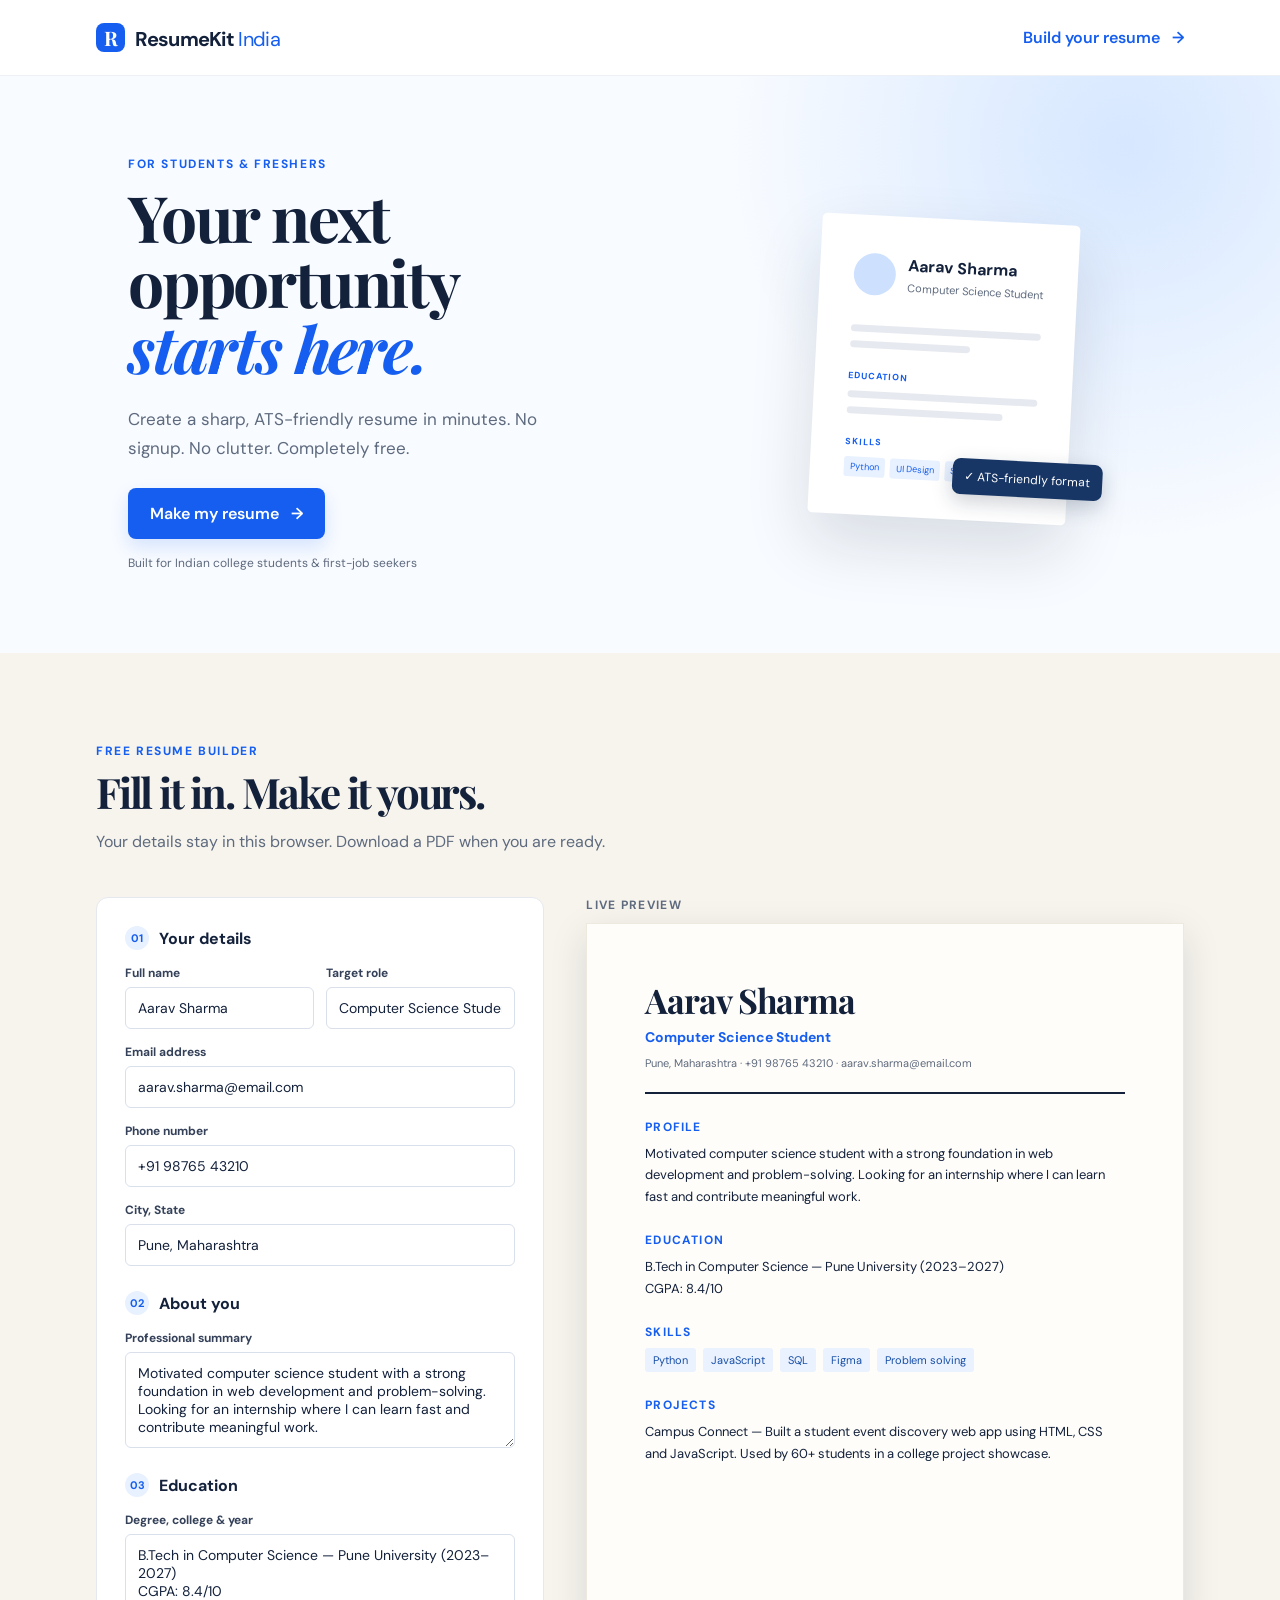
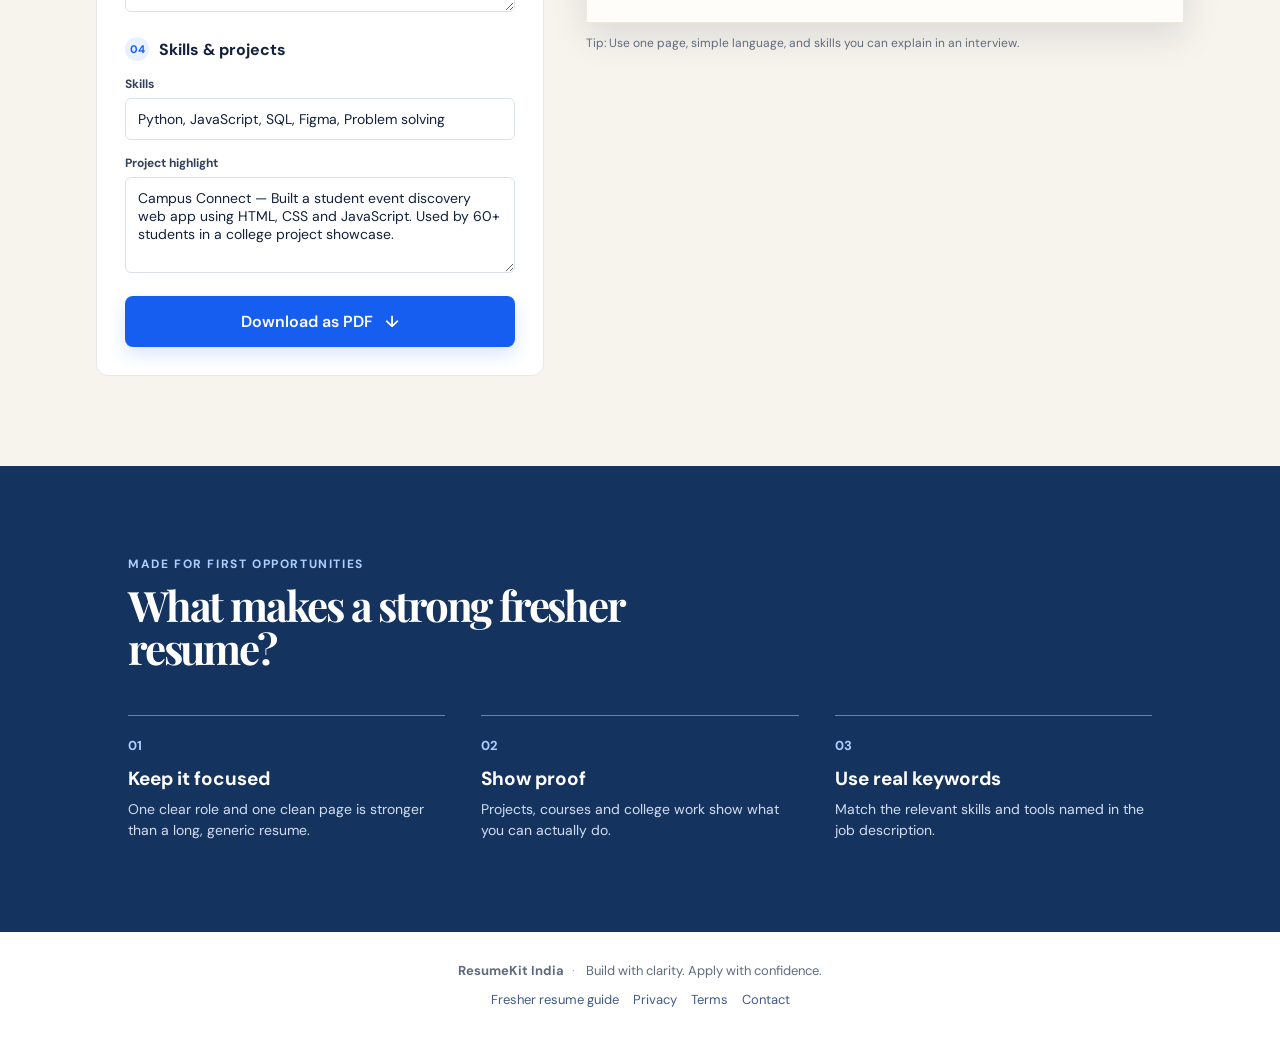
==== index.html @ 0cd7fc54 "Add Google Search Console verification" ====
<!doctype html>
<html lang="en">
  <head>
    <meta charset="UTF-8" />
    <meta name="viewport" content="width=device-width, initial-scale=1.0" />
    <meta name="description" content="Create a clean, ATS-friendly resume for free. Built for Indian students and freshers." />
    <meta name="google-site-verification" content="Wvz0X0sx61gech_FWHFMGDn4goDAcOqLGAPgUHqsg4c" />
    <link rel="canonical" href="https://resumekitindia.github.io/" />
    <meta name="theme-color" content="#155eef" />
    <title>ResumeKit India — Free Fresher Resume Builder</title>
    <link rel="preconnect" href="https://fonts.googleapis.com" />
    <link rel="preconnect" href="https://fonts.gstatic.com" crossorigin />
    <link href="https://fonts.googleapis.com/css2?family=DM+Sans:wght@400;500;600;700&family=Playfair+Display:wght@700&display=swap" rel="stylesheet" />
    <link rel="stylesheet" href="styles.css" />
    <script type="application/ld+json">{"@context":"https://schema.org","@type":"WebApplication","name":"ResumeKit India","url":"https://resumekitindia.github.io/","applicationCategory":"BusinessApplication","operatingSystem":"Web","description":"A free ATS-friendly resume builder for Indian students and freshers.","offers":{"@type":"Offer","price":"0","priceCurrency":"INR"}}</script>
  </head>
  <body>
    <header class="site-header">
      <a class="brand" href="#top"><span>R</span> ResumeKit <em>India</em></a>
      <a class="header-link" href="#builder">Build your resume <span>→</span></a>
    </header>

    <main id="top">
      <section class="hero">
        <div class="hero-copy">
          <p class="eyebrow">For students & freshers</p>
          <h1>Your next opportunity<br /><i>starts here.</i></h1>
          <p class="hero-text">Create a sharp, ATS-friendly resume in minutes. No signup. No clutter. Completely free.</p>
          <a class="button" href="#builder">Make my resume <span>→</span></a>
          <p class="micro-copy">Built for Indian college students & first-job seekers</p>
        </div>
        <div class="hero-card" aria-hidden="true">
          <div class="resume-mini">
            <div class="mini-top"><span class="mini-avatar"></span><div><b>Aarav Sharma</b><small>Computer Science Student</small></div></div>
            <div class="mini-line wide"></div><div class="mini-line"></div>
            <h6>EDUCATION</h6><div class="mini-line wide"></div><div class="mini-line medium"></div>
            <h6>SKILLS</h6><div class="mini-tags"><span>Python</span><span>UI Design</span><span>SQL</span></div>
          </div>
          <div class="floating-note">✓ ATS-friendly format</div>
        </div>
      </section>

      <section class="builder-section" id="builder">
        <div class="section-heading"><p class="eyebrow">Free resume builder</p><h2>Fill it in. Make it yours.</h2><p>Your details stay in this browser. Download a PDF when you are ready.</p></div>
        <div class="builder-layout">
          <form class="form-card" id="resume-form">
            <div class="form-title"><span>01</span><h3>Your details</h3></div>
            <div class="two-col">
              <label>Full name<input id="name" placeholder="e.g. Aarav Sharma" value="Aarav Sharma" /></label>
              <label>Target role<input id="role" placeholder="e.g. BCA Student" value="Computer Science Student" /></label>
            </div>
            <label>Email address<input id="email" type="email" placeholder="you@email.com" value="aarav.sharma@email.com" /></label>
            <label>Phone number<input id="phone" placeholder="+91 98765 43210" value="+91 98765 43210" /></label>
            <label>City, State<input id="location" placeholder="e.g. Pune, Maharashtra" value="Pune, Maharashtra" /></label>

            <div class="form-title"><span>02</span><h3>About you</h3></div>
            <label>Professional summary<textarea id="summary" rows="4" placeholder="Write 2–3 lines about your strengths and goals.">Motivated computer science student with a strong foundation in web development and problem-solving. Looking for an internship where I can learn fast and contribute meaningful work.</textarea></label>

            <div class="form-title"><span>03</span><h3>Education</h3></div>
            <label>Degree, college & year<textarea id="education" rows="3" placeholder="BCA — XYZ College (2023–2026)&#10;CGPA: 8.4/10">B.Tech in Computer Science — Pune University (2023–2027)
CGPA: 8.4/10</textarea></label>

            <div class="form-title"><span>04</span><h3>Skills & projects</h3></div>
            <label>Skills <input id="skills" placeholder="Python, Figma, Excel" value="Python, JavaScript, SQL, Figma, Problem solving" /></label>
            <label>Project highlight<textarea id="project" rows="4" placeholder="Project name — what you built and its impact.">Campus Connect — Built a student event discovery web app using HTML, CSS and JavaScript. Used by 60+ students in a college project showcase.</textarea></label>
            <button class="button full-button" type="button" id="download">Download as PDF <span>↓</span></button>
          </form>

          <aside class="preview-wrap">
            <p class="preview-label">Live preview</p>
            <article class="resume-paper" id="resume-paper">
              <header class="resume-header"><h1 id="preview-name">Aarav Sharma</h1><p id="preview-role">Computer Science Student</p><div id="preview-contact">Pune, Maharashtra · +91 98765 43210 · aarav.sharma@email.com</div></header>
              <section><h2>Profile</h2><p id="preview-summary">Motivated computer science student with a strong foundation in web development and problem-solving. Looking for an internship where I can learn fast and contribute meaningful work.</p></section>
              <section><h2>Education</h2><p id="preview-education" class="preserve-lines">B.Tech in Computer Science — Pune University (2023–2027)
CGPA: 8.4/10</p></section>
              <section><h2>Skills</h2><div class="skill-list" id="preview-skills"></div></section>
              <section><h2>Projects</h2><p id="preview-project" class="preserve-lines">Campus Connect — Built a student event discovery web app using HTML, CSS and JavaScript. Used by 60+ students in a college project showcase.</p></section>
            </article>
            <p class="preview-tip">Tip: Use one page, simple language, and skills you can explain in an interview.</p>
          </aside>
        </div>
      </section>

      <section class="tips"><p class="eyebrow">Made for first opportunities</p><h2>What makes a strong fresher resume?</h2><div class="tip-grid"><article><b>01</b><h3>Keep it focused</h3><p>One clear role and one clean page is stronger than a long, generic resume.</p></article><article><b>02</b><h3>Show proof</h3><p>Projects, courses and college work show what you can actually do.</p></article><article><b>03</b><h3>Use real keywords</h3><p>Match the relevant skills and tools named in the job description.</p></article></div></section>
    </main>
    <footer><strong>ResumeKit India</strong><span>·</span> Build with clarity. Apply with confidence.<nav><a href="fresher-resume-guide.html">Fresher resume guide</a><a href="privacy.html">Privacy</a><a href="terms.html">Terms</a><a href="https://github.com/resumekitindia/resumekitindia.github.io/issues" target="_blank" rel="noopener">Contact</a></nav></footer>
    <script src="app.js"></script>
  </body>
</html>
---- styles.css ----
:root{--ink:#13213b;--muted:#5e6a7e;--blue:#155eef;--paper:#fffdf9;--line:#dce2ec;--cream:#f7f4ed}*{box-sizing:border-box}html{scroll-behavior:smooth}body{margin:0;color:var(--ink);font-family:"DM Sans",Arial,sans-serif;background:#fff}.site-header{height:76px;padding:0 7.5%;display:flex;align-items:center;justify-content:space-between;border-bottom:1px solid #edf0f5}.brand{color:var(--ink);font-size:20px;font-weight:700;text-decoration:none;letter-spacing:-.7px}.brand span{display:inline-grid;place-items:center;width:29px;height:29px;margin-right:6px;background:var(--blue);border-radius:8px;color:#fff;font-family:"Playfair Display"}.brand em{font-weight:400;color:var(--blue);font-style:normal}.header-link{font-weight:600;color:var(--blue);text-decoration:none}.header-link span,.button span{margin-left:8px}.hero{min-height:540px;padding:80px 10% 70px;display:grid;grid-template-columns:1.05fr .8fr;align-items:center;gap:64px;background:radial-gradient(circle at 88% 12%,#d6e7ff 0,transparent 32%),#f8fbff}.eyebrow{margin:0 0 12px;color:var(--blue);font-size:12px;font-weight:700;letter-spacing:1.6px;text-transform:uppercase}.hero h1,.section-heading h2,.tips h2{font-family:"Playfair Display",Georgia,serif;font-size:clamp(42px,5vw,68px);line-height:1.02;letter-spacing:-2.2px;margin:0}.hero h1 i{color:var(--blue);font-weight:700}.hero-text{max-width:460px;margin:25px 0;color:var(--muted);line-height:1.7;font-size:17px}.button{display:inline-block;border:0;border-radius:8px;background:var(--blue);color:#fff;text-decoration:none;font:600 16px "DM Sans";padding:15px 22px;cursor:pointer;box-shadow:0 8px 18px #155eef26}.micro-copy{font-size:12px;color:var(--muted);margin-top:16px}.hero-card{position:relative;transform:rotate(3deg);max-width:370px;margin:auto}.resume-mini{padding:38px 34px;background:#fff;border-radius:5px;box-shadow:0 28px 65px #13213b23}.mini-top{display:flex;align-items:center;gap:12px;margin-bottom:30px}.mini-top b{display:block}.mini-top small{color:var(--muted);font-size:11px}.mini-avatar{width:42px;height:42px;border-radius:50%;background:#cde1ff}.mini-line{height:7px;width:63%;border-radius:10px;background:#e6e9ef;margin:9px 0}.mini-line.wide{width:100%}.mini-line.medium{width:82%}.resume-mini h6{margin:22px 0 9px;color:var(--blue);font-size:9px;letter-spacing:1px}.mini-tags{display:flex;gap:5px;flex-wrap:wrap}.mini-tags span{font-size:9px;background:#e8f1ff;color:var(--blue);padding:4px 6px;border-radius:3px}.floating-note{position:absolute;right:-35px;bottom:26px;padding:10px 12px;background:#183665;color:#fff;border-radius:8px;font-size:12px;box-shadow:0 7px 20px #13213b35}.builder-section{padding:90px 7.5%;background:var(--cream)}.section-heading{max-width:620px;margin-bottom:42px}.section-heading h2,.tips h2{font-size:42px}.section-heading>p:last-child{color:var(--muted);line-height:1.6}.builder-layout{display:grid;grid-template-columns:minmax(310px,.75fr) minmax(350px,1fr);gap:42px;align-items:start}.form-card{padding:28px;background:#fff;border:1px solid #e5e8ee;border-radius:12px}.form-title{display:flex;align-items:center;gap:10px;margin:25px 0 15px}.form-title:first-child{margin-top:0}.form-title span{display:grid;place-items:center;width:24px;height:24px;border-radius:50%;background:#e8f1ff;color:var(--blue);font-size:11px;font-weight:700}.form-title h3{font-size:16px;margin:0}label{display:block;font-size:12px;font-weight:700;margin:0 0 15px;color:#344159}input,textarea{width:100%;display:block;margin-top:6px;padding:11px 12px;border:1px solid #d9dfeb;border-radius:6px;background:#fff;color:var(--ink);font:14px "DM Sans";resize:vertical}input:focus,textarea:focus{outline:2px solid #9bc1ff;border-color:var(--blue)}.two-col{display:grid;grid-template-columns:1fr 1fr;gap:12px}.full-button{width:100%;margin-top:8px}.preview-wrap{position:sticky;top:22px}.preview-label{font-size:12px;font-weight:700;text-transform:uppercase;letter-spacing:1.3px;color:var(--muted);margin:0 0 10px}.resume-paper{width:min(100%,630px);min-height:700px;padding:53px 58px;background:var(--paper);box-shadow:0 12px 35px #13213b20;border:1px solid #ede9df}.resume-header{padding-bottom:22px;border-bottom:2px solid var(--ink)}.resume-header h1{font-family:"Playfair Display",Georgia,serif;font-size:34px;letter-spacing:-1.1px;margin:0}.resume-header p{margin:5px 0 10px;color:var(--blue);font-size:14px;font-weight:700}.resume-header div{font-size:11px;color:var(--muted)}.resume-paper section{margin-top:25px}.resume-paper h2{font-size:12px;margin:0 0 8px;text-transform:uppercase;letter-spacing:1.2px;color:var(--blue)}.resume-paper section p{font-size:13px;line-height:1.65;margin:0}.preserve-lines{white-space:pre-line}.skill-list{display:flex;gap:7px;flex-wrap:wrap}.skill-list span{padding:5px 8px;border-radius:3px;background:#eaf2ff;color:#174ea6;font-size:11px}.preview-tip{font-size:12px;line-height:1.45;color:var(--muted);max-width:580px}.tips{padding:90px 10%;background:#15335f;color:#fff}.tips .eyebrow{color:#acd0ff}.tips h2{max-width:600px}.tip-grid{display:grid;grid-template-columns:repeat(3,1fr);gap:36px;margin-top:45px}.tip-grid article{border-top:1px solid #6985ab;padding-top:18px}.tip-grid b{color:#acd0ff;font-size:13px}.tip-grid h3{font-size:19px;margin:11px 0 8px}.tip-grid p{margin:0;color:#d2def0;line-height:1.55;font-size:14px}footer{padding:30px;text-align:center;color:var(--muted);font-size:13px}footer span{margin:0 8px;color:#9eabbd}@media(max-width:760px){.site-header{padding:0 5%}.header-link{font-size:13px}.hero{padding:62px 7%;grid-template-columns:1fr;gap:40px}.hero-card{width:80%;margin-left:auto}.builder-section{padding:65px 5%}.builder-layout{grid-template-columns:1fr}.preview-wrap{position:static}.resume-paper{padding:36px 28px}.tips{padding:65px 8%}.tip-grid{grid-template-columns:1fr;gap:25px}.two-col{grid-template-columns:1fr}}
footer nav{display:flex;justify-content:center;flex-wrap:wrap;gap:14px;margin-top:12px}footer a{color:#405a88;text-decoration:none}footer a:hover{text-decoration:underline}.legal-page{max-width:800px;margin:0 auto;padding:70px 8%}.legal-page h1,.guide-hero h1{font-family:"Playfair Display",Georgia,serif;letter-spacing:-1.5px}.legal-page h1{font-size:46px;margin:0 0 12px}.legal-page h2,.guide-content h2{margin:35px 0 8px;font-size:20px}.legal-page p,.legal-page li,.guide-content p,.guide-content li{color:#46536a;line-height:1.75}.legal-page a,.guide-content a{color:var(--blue)}.guide-hero{padding:76px 10%;background:#f3f8ff}.guide-hero h1{max-width:760px;font-size:clamp(40px,5vw,64px);line-height:1.05;margin:0}.guide-content{max-width:780px;margin:0 auto;padding:55px 8%}.guide-content .callout{padding:22px;background:#edf5ff;border-left:4px solid var(--blue);color:#23416d}@media print{body{background:#fff}.site-header,.hero,.form-card,.section-heading,.tips,footer,.preview-label,.preview-tip{display:none!important}.builder-section{padding:0;background:#fff}.builder-layout{display:block}.preview-wrap{position:static}.resume-paper{width:100%;min-height:auto;border:0;box-shadow:none;padding:12mm}.preview-wrap{margin:0}}
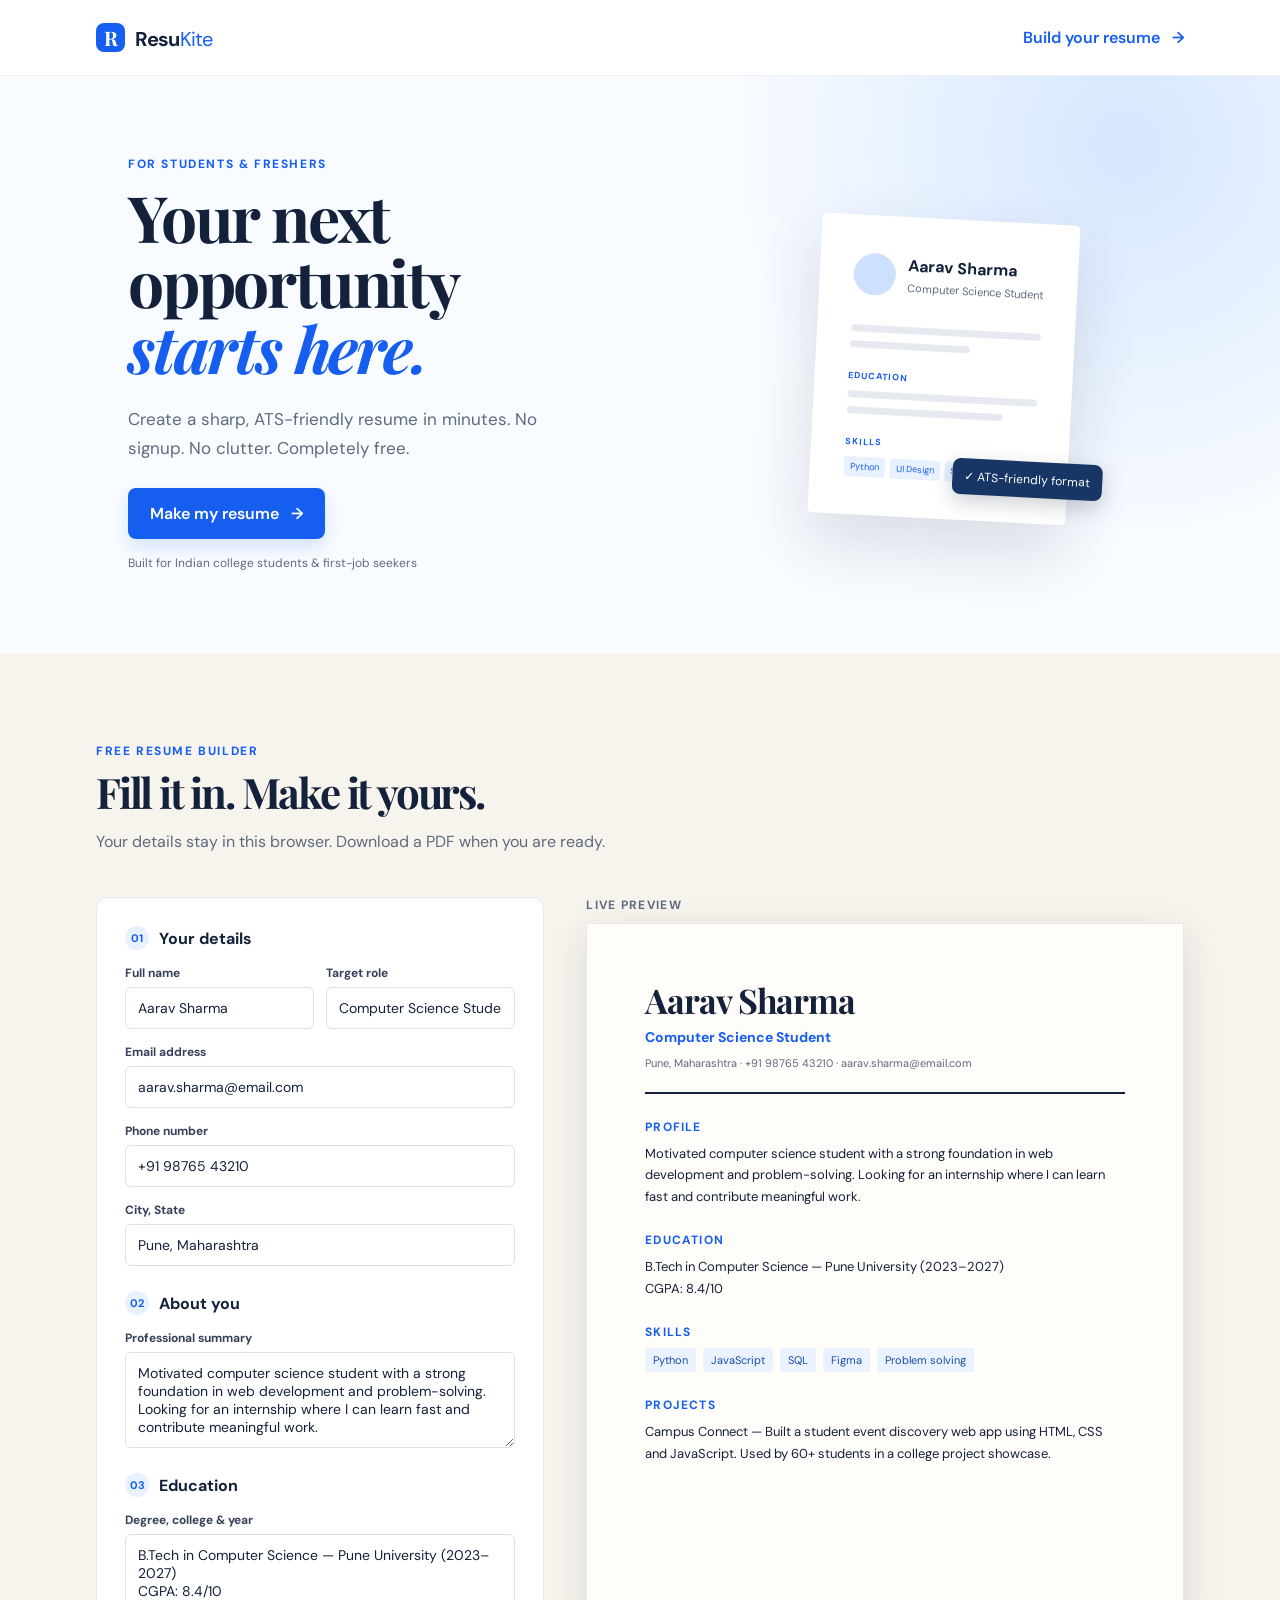
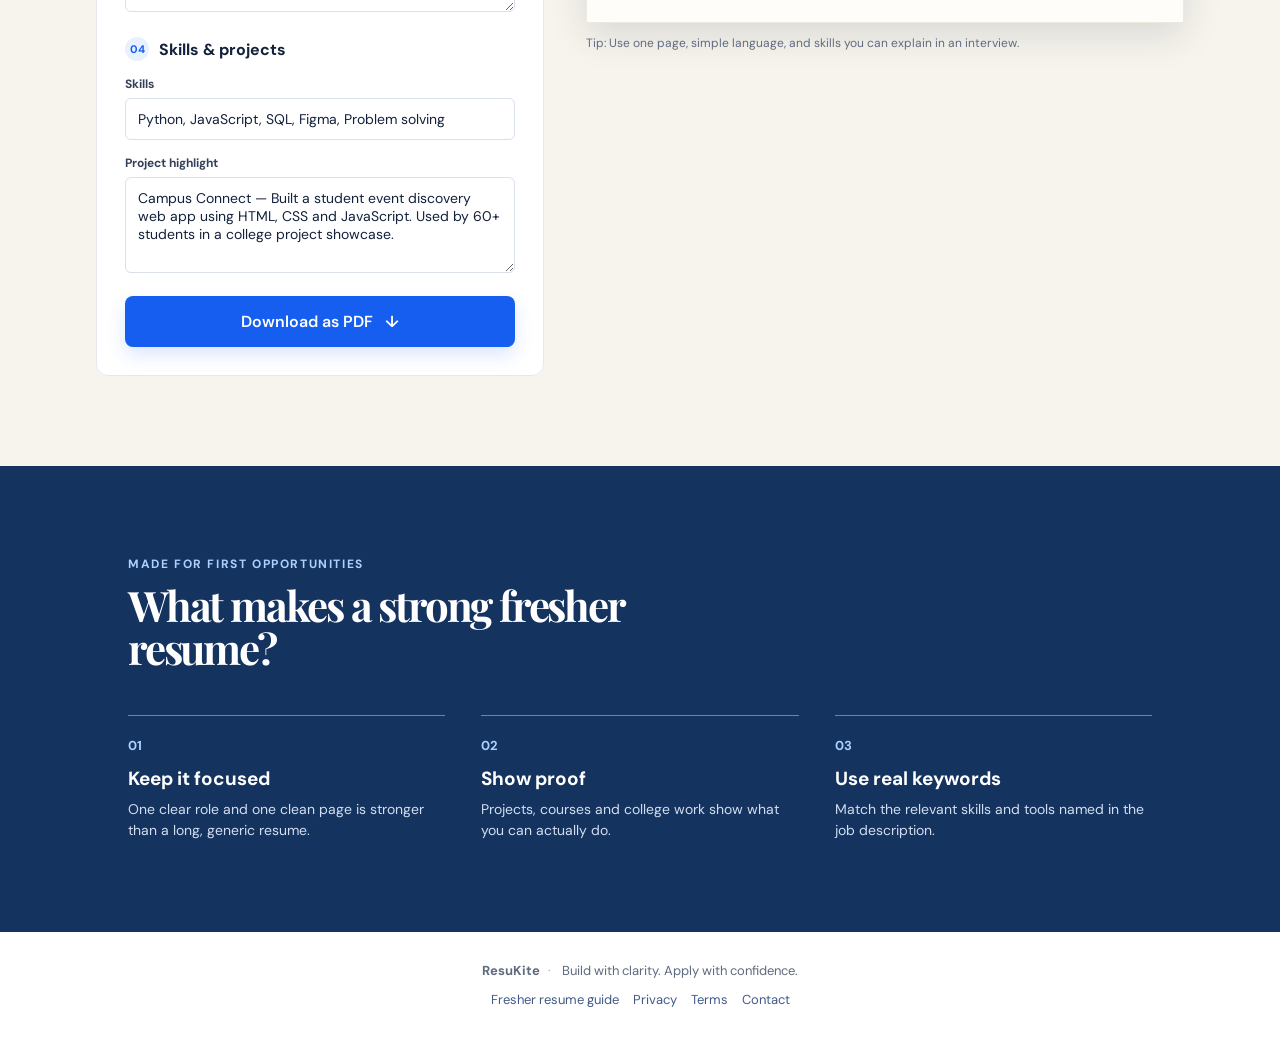
==== commit 3d0a1884: "Add files via upload" ====
--- a/index.html
+++ b/index.html
@@ -4,19 +4,18 @@
     <meta charset="UTF-8" />
     <meta name="viewport" content="width=device-width, initial-scale=1.0" />
     <meta name="description" content="Create a clean, ATS-friendly resume for free. Built for Indian students and freshers." />
-    <meta name="google-site-verification" content="Wvz0X0sx61gech_FWHFMGDn4goDAcOqLGAPgUHqsg4c" />
-    <link rel="canonical" href="https://resumekitindia.github.io/" />
+    <link rel="canonical" href="https://resukite.github.io/" />
     <meta name="theme-color" content="#155eef" />
-    <title>ResumeKit India — Free Fresher Resume Builder</title>
+    <title>ResuKite — Free Fresher Resume Builder</title>
     <link rel="preconnect" href="https://fonts.googleapis.com" />
     <link rel="preconnect" href="https://fonts.gstatic.com" crossorigin />
     <link href="https://fonts.googleapis.com/css2?family=DM+Sans:wght@400;500;600;700&family=Playfair+Display:wght@700&display=swap" rel="stylesheet" />
     <link rel="stylesheet" href="styles.css" />
-    <script type="application/ld+json">{"@context":"https://schema.org","@type":"WebApplication","name":"ResumeKit India","url":"https://resumekitindia.github.io/","applicationCategory":"BusinessApplication","operatingSystem":"Web","description":"A free ATS-friendly resume builder for Indian students and freshers.","offers":{"@type":"Offer","price":"0","priceCurrency":"INR"}}</script>
+    <script type="application/ld+json">{"@context":"https://schema.org","@type":"WebApplication","name":"ResuKite","url":"https://resukite.github.io/","applicationCategory":"BusinessApplication","operatingSystem":"Web","description":"A free ATS-friendly resume builder for Indian students and freshers.","offers":{"@type":"Offer","price":"0","priceCurrency":"INR"}}</script>
   </head>
   <body>
     <header class="site-header">
-      <a class="brand" href="#top"><span>R</span> ResumeKit <em>India</em></a>
+      <a class="brand" href="#top"><span>R</span> Resu<em>Kite</em></a>
       <a class="header-link" href="#builder">Build your resume <span>→</span></a>
     </header>
 
@@ -83,7 +82,7 @@
 
       <section class="tips"><p class="eyebrow">Made for first opportunities</p><h2>What makes a strong fresher resume?</h2><div class="tip-grid"><article><b>01</b><h3>Keep it focused</h3><p>One clear role and one clean page is stronger than a long, generic resume.</p></article><article><b>02</b><h3>Show proof</h3><p>Projects, courses and college work show what you can actually do.</p></article><article><b>03</b><h3>Use real keywords</h3><p>Match the relevant skills and tools named in the job description.</p></article></div></section>
     </main>
-    <footer><strong>ResumeKit India</strong><span>·</span> Build with clarity. Apply with confidence.<nav><a href="fresher-resume-guide.html">Fresher resume guide</a><a href="privacy.html">Privacy</a><a href="terms.html">Terms</a><a href="https://github.com/resumekitindia/resumekitindia.github.io/issues" target="_blank" rel="noopener">Contact</a></nav></footer>
+    <footer><strong>ResuKite</strong><span>·</span> Build with clarity. Apply with confidence.<nav><a href="fresher-resume-guide.html">Fresher resume guide</a><a href="privacy.html">Privacy</a><a href="terms.html">Terms</a><a href="https://github.com/resukite/resukite.github.io/issues" target="_blank" rel="noopener">Contact</a></nav></footer>
     <script src="app.js"></script>
   </body>
 </html>
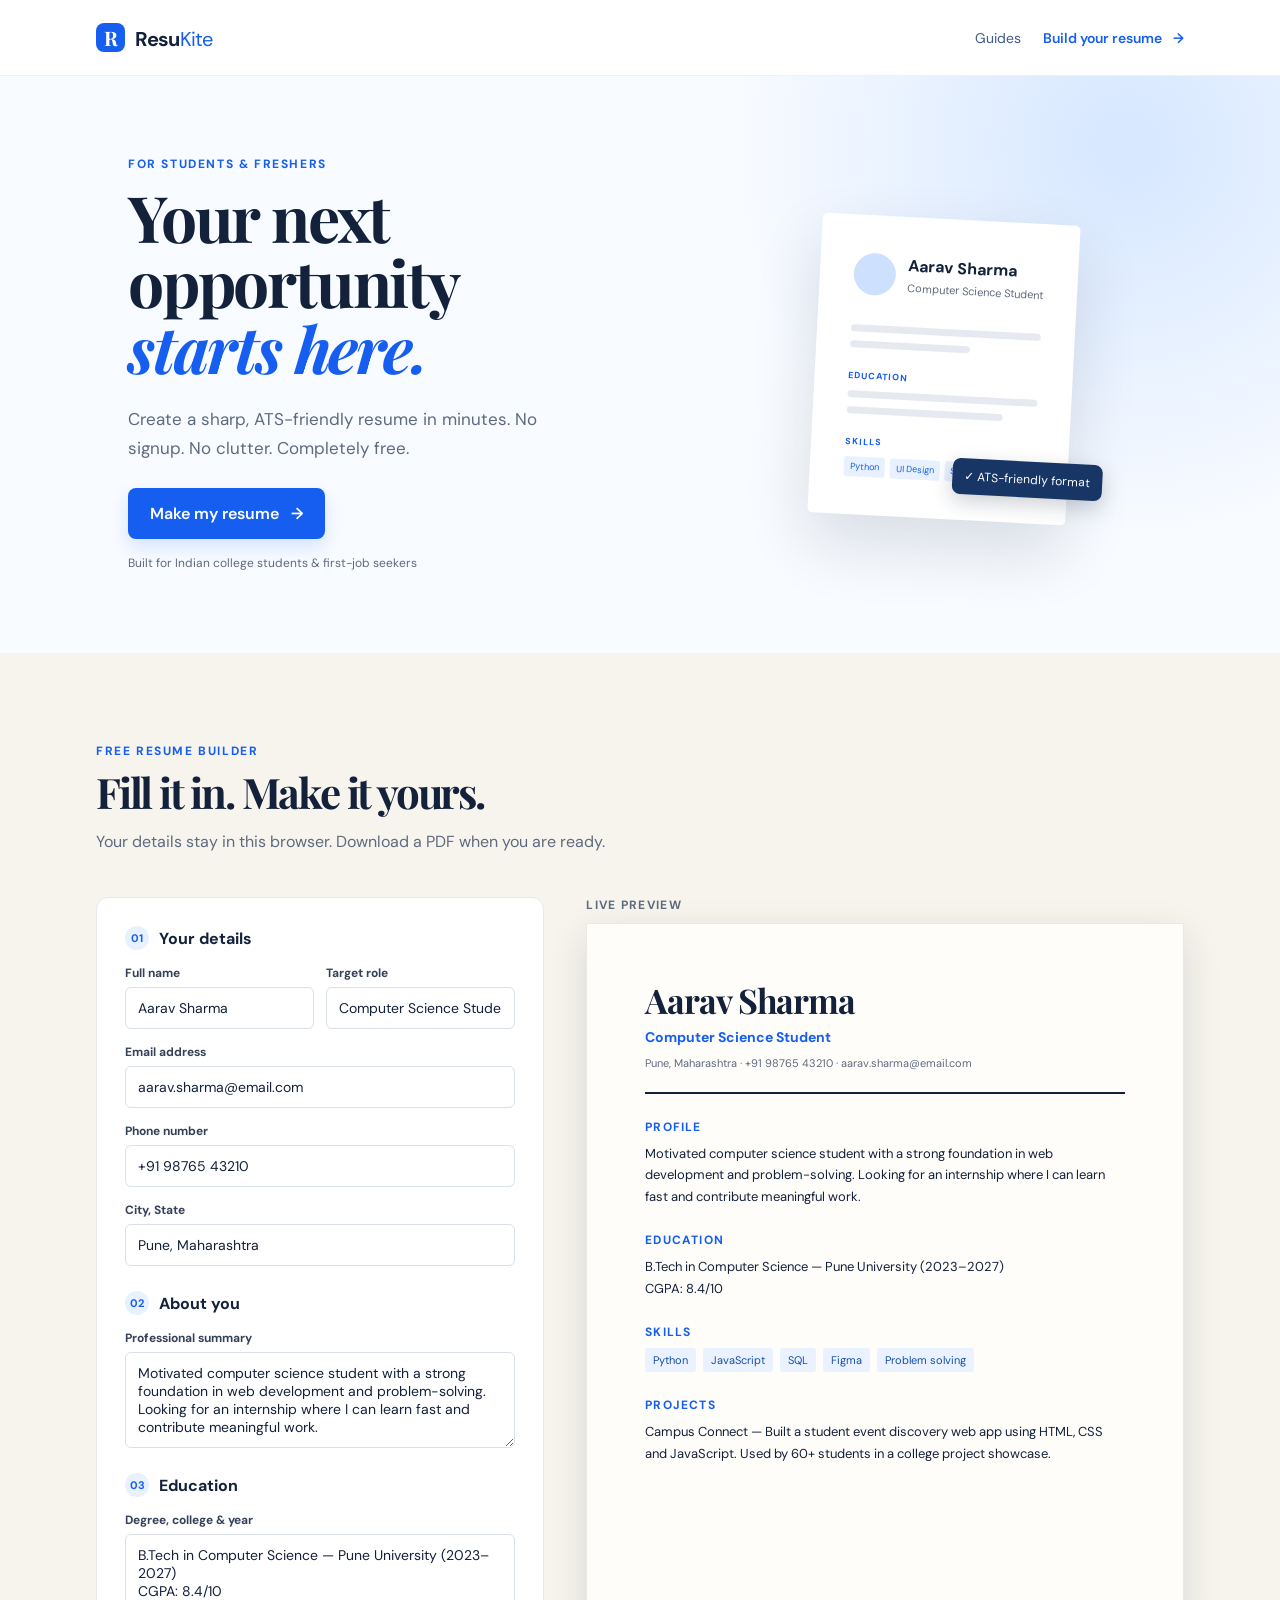
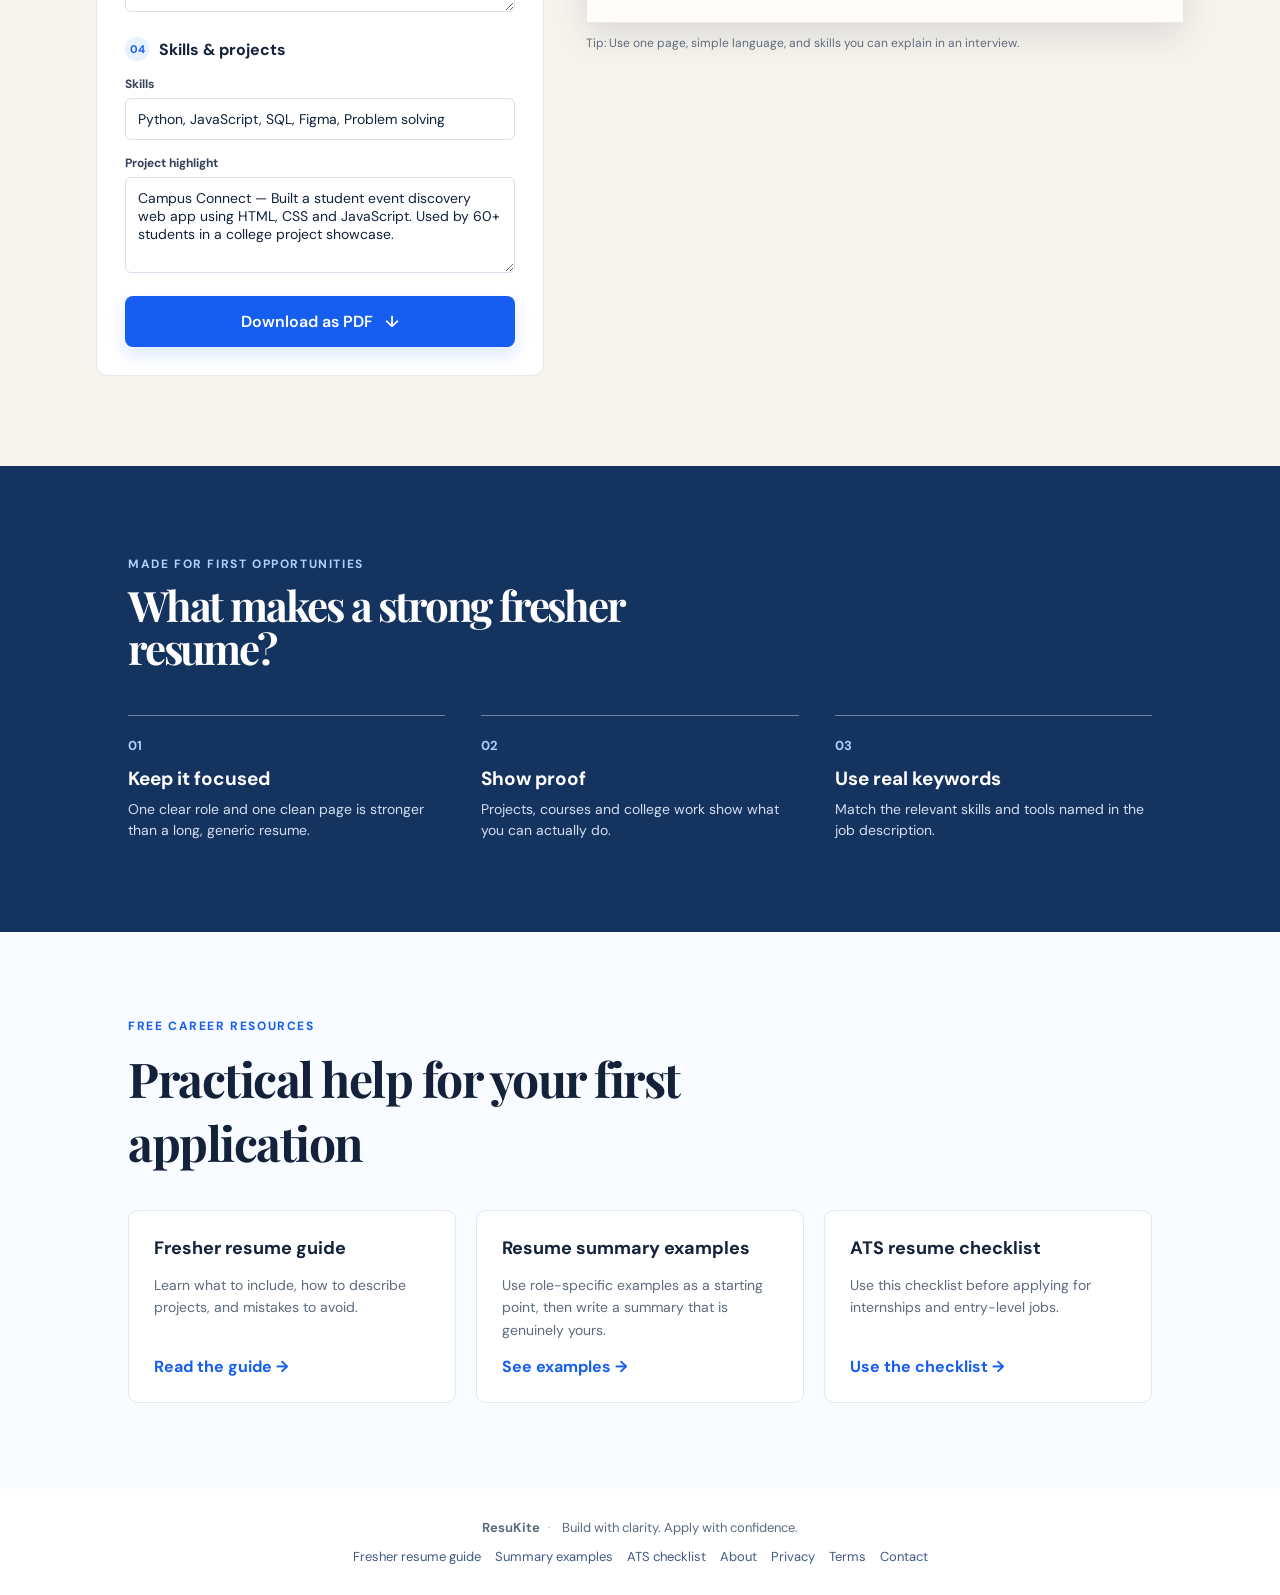
==== commit 71f237b3: "Add files via upload" ====
--- a/index.html
+++ b/index.html
@@ -4,6 +4,7 @@
     <meta charset="UTF-8" />
     <meta name="viewport" content="width=device-width, initial-scale=1.0" />
     <meta name="description" content="Create a clean, ATS-friendly resume for free. Built for Indian students and freshers." />
+    <meta name="google-site-verification" content="Wvz0X0sx61gech_FWHFMGDn4goDAcOqLGAPgUHqsg4c" />
     <link rel="canonical" href="https://resukite.github.io/" />
     <meta name="theme-color" content="#155eef" />
     <title>ResuKite — Free Fresher Resume Builder</title>
@@ -12,11 +13,12 @@
     <link href="https://fonts.googleapis.com/css2?family=DM+Sans:wght@400;500;600;700&family=Playfair+Display:wght@700&display=swap" rel="stylesheet" />
     <link rel="stylesheet" href="styles.css" />
     <script type="application/ld+json">{"@context":"https://schema.org","@type":"WebApplication","name":"ResuKite","url":"https://resukite.github.io/","applicationCategory":"BusinessApplication","operatingSystem":"Web","description":"A free ATS-friendly resume builder for Indian students and freshers.","offers":{"@type":"Offer","price":"0","priceCurrency":"INR"}}</script>
+    <script async src="https://pagead2.googlesyndication.com/pagead/js/adsbygoogle.js?client=ca-pub-8576621614388905" crossorigin="anonymous"></script>
   </head>
   <body>
     <header class="site-header">
       <a class="brand" href="#top"><span>R</span> Resu<em>Kite</em></a>
-      <a class="header-link" href="#builder">Build your resume <span>→</span></a>
+      <nav class="header-nav" aria-label="Main navigation"><a href="fresher-resume-guide.html">Guides</a><a class="header-link" href="#builder">Build your resume <span>→</span></a></nav>
     </header>
 
     <main id="top">
@@ -81,8 +83,9 @@
       </section>
 
       <section class="tips"><p class="eyebrow">Made for first opportunities</p><h2>What makes a strong fresher resume?</h2><div class="tip-grid"><article><b>01</b><h3>Keep it focused</h3><p>One clear role and one clean page is stronger than a long, generic resume.</p></article><article><b>02</b><h3>Show proof</h3><p>Projects, courses and college work show what you can actually do.</p></article><article><b>03</b><h3>Use real keywords</h3><p>Match the relevant skills and tools named in the job description.</p></article></div></section>
+      <section class="resource-section" aria-labelledby="resources-title"><p class="eyebrow">Free career resources</p><h2 id="resources-title">Practical help for your first application</h2><div class="resource-grid"><article><h3>Fresher resume guide</h3><p>Learn what to include, how to describe projects, and mistakes to avoid.</p><a href="fresher-resume-guide.html">Read the guide →</a></article><article><h3>Resume summary examples</h3><p>Use role-specific examples as a starting point, then write a summary that is genuinely yours.</p><a href="resume-summary-examples.html">See examples →</a></article><article><h3>ATS resume checklist</h3><p>Use this checklist before applying for internships and entry-level jobs.</p><a href="ats-resume-checklist.html">Use the checklist →</a></article></div></section>
     </main>
-    <footer><strong>ResuKite</strong><span>·</span> Build with clarity. Apply with confidence.<nav><a href="fresher-resume-guide.html">Fresher resume guide</a><a href="privacy.html">Privacy</a><a href="terms.html">Terms</a><a href="https://github.com/resukite/resukite.github.io/issues" target="_blank" rel="noopener">Contact</a></nav></footer>
+    <footer><strong>ResuKite</strong><span>·</span> Build with clarity. Apply with confidence.<nav><a href="fresher-resume-guide.html">Fresher resume guide</a><a href="resume-summary-examples.html">Summary examples</a><a href="ats-resume-checklist.html">ATS checklist</a><a href="about.html">About</a><a href="privacy.html">Privacy</a><a href="terms.html">Terms</a><a href="https://github.com/resukite/resukite.github.io/issues" target="_blank" rel="noopener">Contact</a></nav></footer>
     <script src="app.js"></script>
   </body>
 </html>
--- a/styles.css
+++ b/styles.css
@@ -1,2 +1,4 @@
 :root{--ink:#13213b;--muted:#5e6a7e;--blue:#155eef;--paper:#fffdf9;--line:#dce2ec;--cream:#f7f4ed}*{box-sizing:border-box}html{scroll-behavior:smooth}body{margin:0;color:var(--ink);font-family:"DM Sans",Arial,sans-serif;background:#fff}.site-header{height:76px;padding:0 7.5%;display:flex;align-items:center;justify-content:space-between;border-bottom:1px solid #edf0f5}.brand{color:var(--ink);font-size:20px;font-weight:700;text-decoration:none;letter-spacing:-.7px}.brand span{display:inline-grid;place-items:center;width:29px;height:29px;margin-right:6px;background:var(--blue);border-radius:8px;color:#fff;font-family:"Playfair Display"}.brand em{font-weight:400;color:var(--blue);font-style:normal}.header-link{font-weight:600;color:var(--blue);text-decoration:none}.header-link span,.button span{margin-left:8px}.hero{min-height:540px;padding:80px 10% 70px;display:grid;grid-template-columns:1.05fr .8fr;align-items:center;gap:64px;background:radial-gradient(circle at 88% 12%,#d6e7ff 0,transparent 32%),#f8fbff}.eyebrow{margin:0 0 12px;color:var(--blue);font-size:12px;font-weight:700;letter-spacing:1.6px;text-transform:uppercase}.hero h1,.section-heading h2,.tips h2{font-family:"Playfair Display",Georgia,serif;font-size:clamp(42px,5vw,68px);line-height:1.02;letter-spacing:-2.2px;margin:0}.hero h1 i{color:var(--blue);font-weight:700}.hero-text{max-width:460px;margin:25px 0;color:var(--muted);line-height:1.7;font-size:17px}.button{display:inline-block;border:0;border-radius:8px;background:var(--blue);color:#fff;text-decoration:none;font:600 16px "DM Sans";padding:15px 22px;cursor:pointer;box-shadow:0 8px 18px #155eef26}.micro-copy{font-size:12px;color:var(--muted);margin-top:16px}.hero-card{position:relative;transform:rotate(3deg);max-width:370px;margin:auto}.resume-mini{padding:38px 34px;background:#fff;border-radius:5px;box-shadow:0 28px 65px #13213b23}.mini-top{display:flex;align-items:center;gap:12px;margin-bottom:30px}.mini-top b{display:block}.mini-top small{color:var(--muted);font-size:11px}.mini-avatar{width:42px;height:42px;border-radius:50%;background:#cde1ff}.mini-line{height:7px;width:63%;border-radius:10px;background:#e6e9ef;margin:9px 0}.mini-line.wide{width:100%}.mini-line.medium{width:82%}.resume-mini h6{margin:22px 0 9px;color:var(--blue);font-size:9px;letter-spacing:1px}.mini-tags{display:flex;gap:5px;flex-wrap:wrap}.mini-tags span{font-size:9px;background:#e8f1ff;color:var(--blue);padding:4px 6px;border-radius:3px}.floating-note{position:absolute;right:-35px;bottom:26px;padding:10px 12px;background:#183665;color:#fff;border-radius:8px;font-size:12px;box-shadow:0 7px 20px #13213b35}.builder-section{padding:90px 7.5%;background:var(--cream)}.section-heading{max-width:620px;margin-bottom:42px}.section-heading h2,.tips h2{font-size:42px}.section-heading>p:last-child{color:var(--muted);line-height:1.6}.builder-layout{display:grid;grid-template-columns:minmax(310px,.75fr) minmax(350px,1fr);gap:42px;align-items:start}.form-card{padding:28px;background:#fff;border:1px solid #e5e8ee;border-radius:12px}.form-title{display:flex;align-items:center;gap:10px;margin:25px 0 15px}.form-title:first-child{margin-top:0}.form-title span{display:grid;place-items:center;width:24px;height:24px;border-radius:50%;background:#e8f1ff;color:var(--blue);font-size:11px;font-weight:700}.form-title h3{font-size:16px;margin:0}label{display:block;font-size:12px;font-weight:700;margin:0 0 15px;color:#344159}input,textarea{width:100%;display:block;margin-top:6px;padding:11px 12px;border:1px solid #d9dfeb;border-radius:6px;background:#fff;color:var(--ink);font:14px "DM Sans";resize:vertical}input:focus,textarea:focus{outline:2px solid #9bc1ff;border-color:var(--blue)}.two-col{display:grid;grid-template-columns:1fr 1fr;gap:12px}.full-button{width:100%;margin-top:8px}.preview-wrap{position:sticky;top:22px}.preview-label{font-size:12px;font-weight:700;text-transform:uppercase;letter-spacing:1.3px;color:var(--muted);margin:0 0 10px}.resume-paper{width:min(100%,630px);min-height:700px;padding:53px 58px;background:var(--paper);box-shadow:0 12px 35px #13213b20;border:1px solid #ede9df}.resume-header{padding-bottom:22px;border-bottom:2px solid var(--ink)}.resume-header h1{font-family:"Playfair Display",Georgia,serif;font-size:34px;letter-spacing:-1.1px;margin:0}.resume-header p{margin:5px 0 10px;color:var(--blue);font-size:14px;font-weight:700}.resume-header div{font-size:11px;color:var(--muted)}.resume-paper section{margin-top:25px}.resume-paper h2{font-size:12px;margin:0 0 8px;text-transform:uppercase;letter-spacing:1.2px;color:var(--blue)}.resume-paper section p{font-size:13px;line-height:1.65;margin:0}.preserve-lines{white-space:pre-line}.skill-list{display:flex;gap:7px;flex-wrap:wrap}.skill-list span{padding:5px 8px;border-radius:3px;background:#eaf2ff;color:#174ea6;font-size:11px}.preview-tip{font-size:12px;line-height:1.45;color:var(--muted);max-width:580px}.tips{padding:90px 10%;background:#15335f;color:#fff}.tips .eyebrow{color:#acd0ff}.tips h2{max-width:600px}.tip-grid{display:grid;grid-template-columns:repeat(3,1fr);gap:36px;margin-top:45px}.tip-grid article{border-top:1px solid #6985ab;padding-top:18px}.tip-grid b{color:#acd0ff;font-size:13px}.tip-grid h3{font-size:19px;margin:11px 0 8px}.tip-grid p{margin:0;color:#d2def0;line-height:1.55;font-size:14px}footer{padding:30px;text-align:center;color:var(--muted);font-size:13px}footer span{margin:0 8px;color:#9eabbd}@media(max-width:760px){.site-header{padding:0 5%}.header-link{font-size:13px}.hero{padding:62px 7%;grid-template-columns:1fr;gap:40px}.hero-card{width:80%;margin-left:auto}.builder-section{padding:65px 5%}.builder-layout{grid-template-columns:1fr}.preview-wrap{position:static}.resume-paper{padding:36px 28px}.tips{padding:65px 8%}.tip-grid{grid-template-columns:1fr;gap:25px}.two-col{grid-template-columns:1fr}}
 footer nav{display:flex;justify-content:center;flex-wrap:wrap;gap:14px;margin-top:12px}footer a{color:#405a88;text-decoration:none}footer a:hover{text-decoration:underline}.legal-page{max-width:800px;margin:0 auto;padding:70px 8%}.legal-page h1,.guide-hero h1{font-family:"Playfair Display",Georgia,serif;letter-spacing:-1.5px}.legal-page h1{font-size:46px;margin:0 0 12px}.legal-page h2,.guide-content h2{margin:35px 0 8px;font-size:20px}.legal-page p,.legal-page li,.guide-content p,.guide-content li{color:#46536a;line-height:1.75}.legal-page a,.guide-content a{color:var(--blue)}.guide-hero{padding:76px 10%;background:#f3f8ff}.guide-hero h1{max-width:760px;font-size:clamp(40px,5vw,64px);line-height:1.05;margin:0}.guide-content{max-width:780px;margin:0 auto;padding:55px 8%}.guide-content .callout{padding:22px;background:#edf5ff;border-left:4px solid var(--blue);color:#23416d}@media print{body{background:#fff}.site-header,.hero,.form-card,.section-heading,.tips,footer,.preview-label,.preview-tip{display:none!important}.builder-section{padding:0;background:#fff}.builder-layout{display:block}.preview-wrap{position:static}.resume-paper{width:100%;min-height:auto;border:0;box-shadow:none;padding:12mm}.preview-wrap{margin:0}}
+/* Resource navigation and article cards */
+.header-nav{display:flex;align-items:center;gap:22px}.header-nav>a{font-size:14px;color:#405a88;text-decoration:none}.header-nav .header-link{font-weight:600;color:var(--blue)}.resource-section{padding:86px 10%;background:#f8fbff}.resource-section h2{font-family:"Playfair Display",Georgia,serif;font-size:clamp(34px,4vw,48px);letter-spacing:-1.5px;margin:0;max-width:620px}.resource-grid{display:grid;grid-template-columns:repeat(3,1fr);gap:20px;margin-top:36px}.resource-grid article{background:#fff;border:1px solid #e1e8f3;border-radius:10px;padding:25px}.resource-grid h3{margin:0 0 10px;font-size:18px}.resource-grid p{color:var(--muted);line-height:1.6;font-size:14px;min-height:68px}.resource-grid a{font-weight:700;color:var(--blue);text-decoration:none}.article-meta{font-size:13px;color:var(--muted);margin-top:12px}@media(max-width:760px){.header-nav{gap:12px}.header-nav>a:first-child{display:none}.resource-section{padding:65px 8%}.resource-grid{grid-template-columns:1fr}.resource-grid p{min-height:0}}
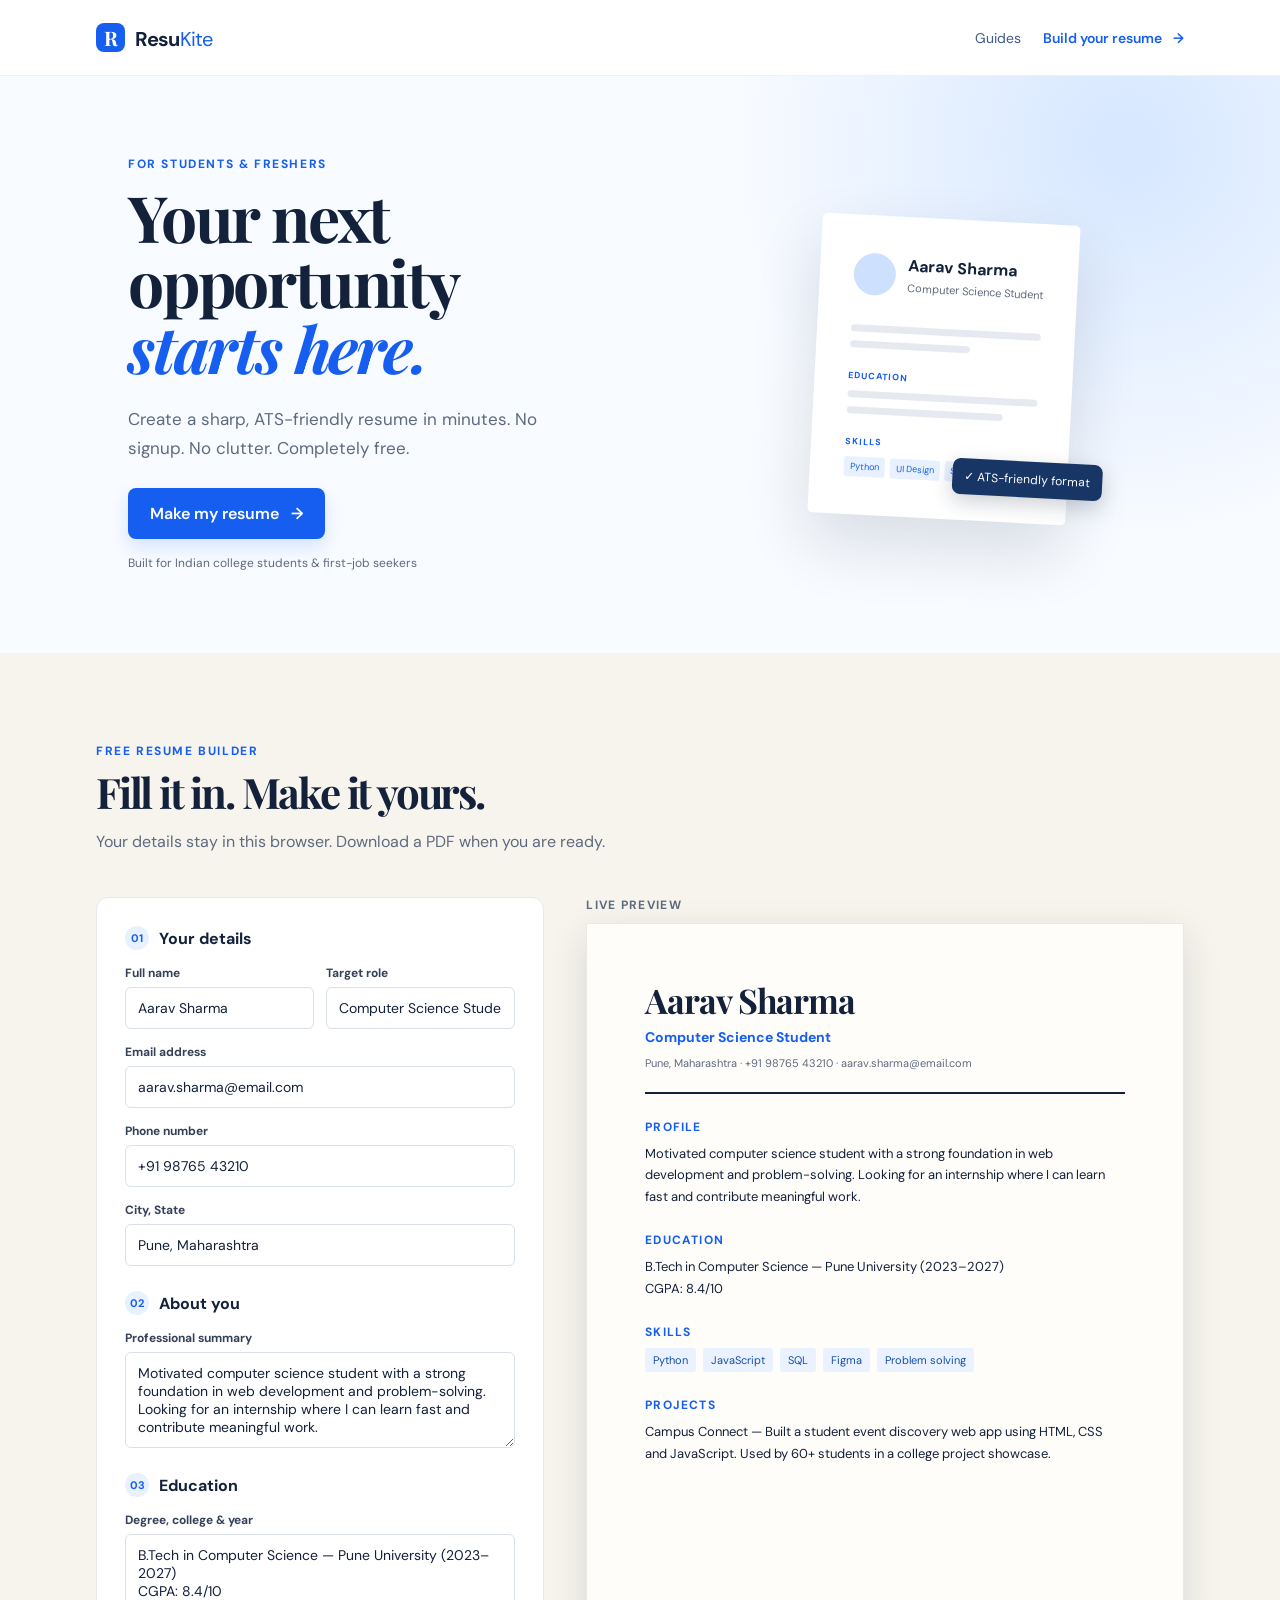
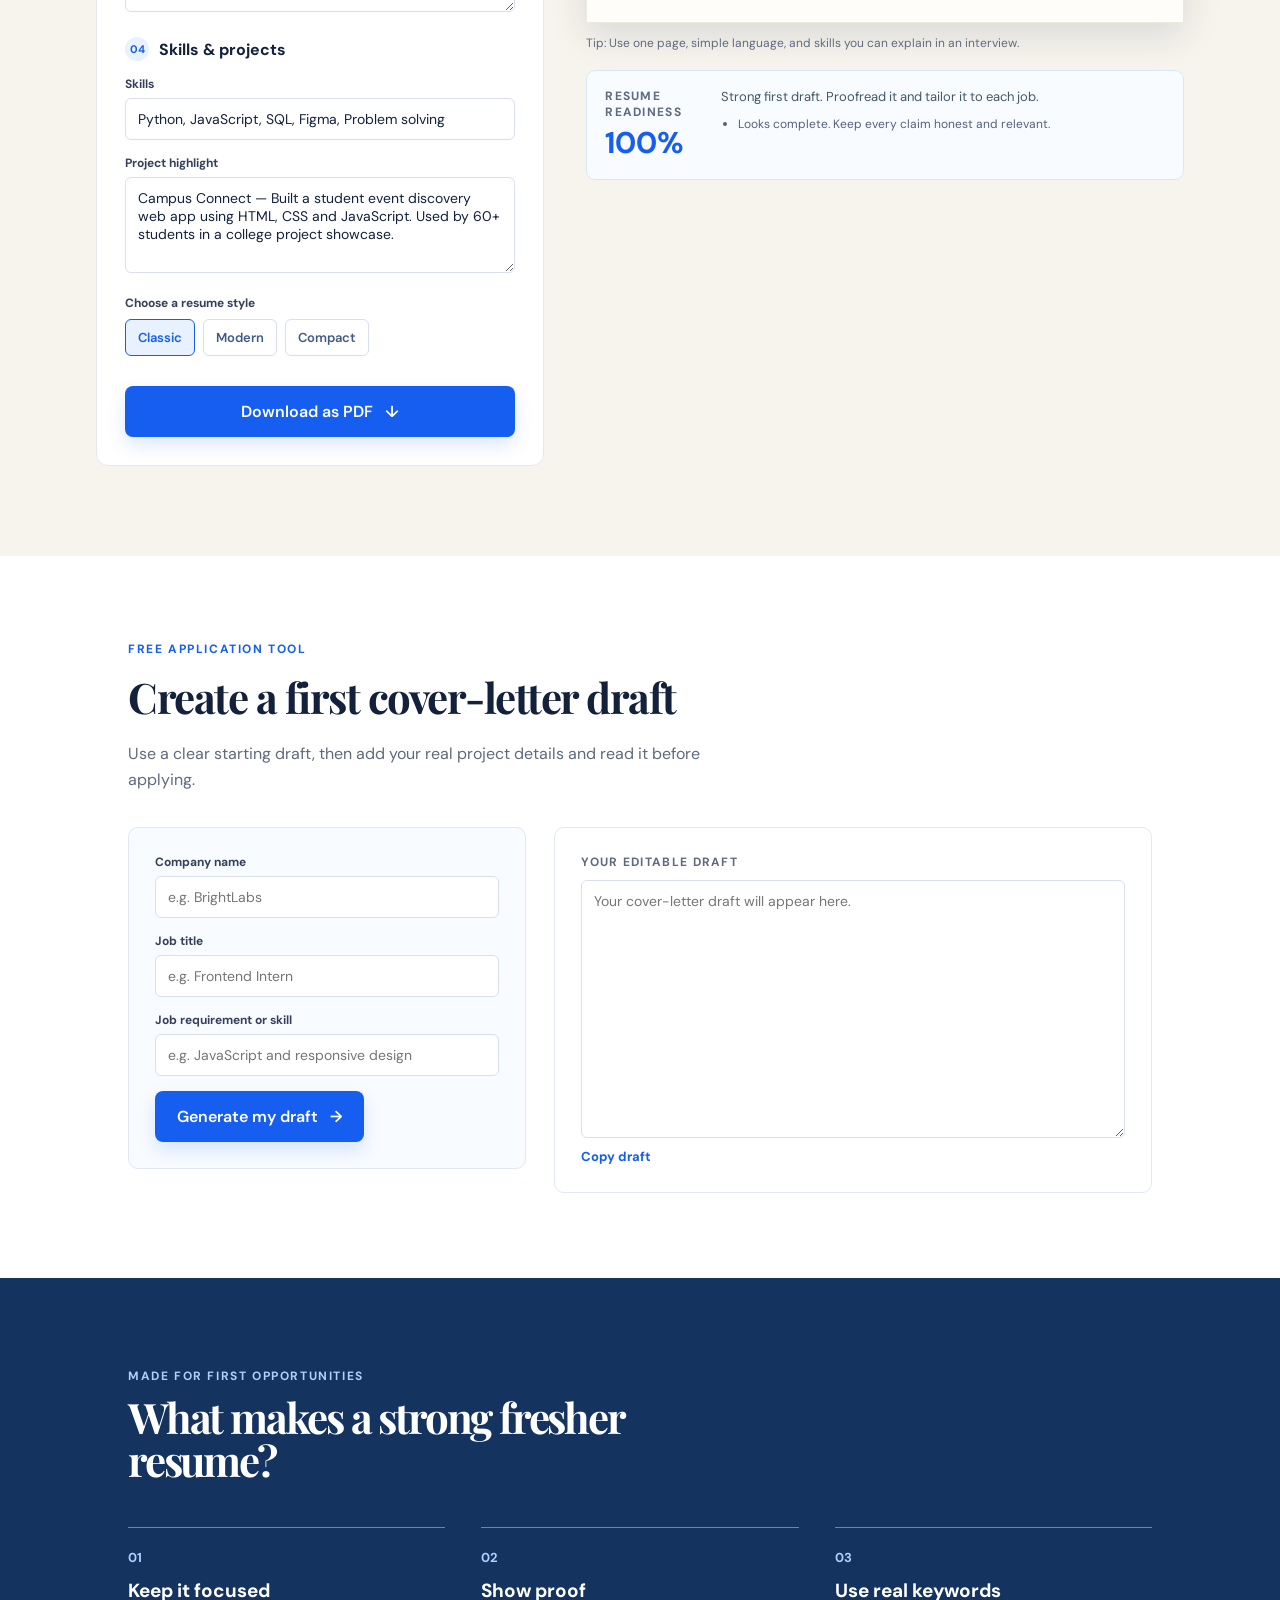
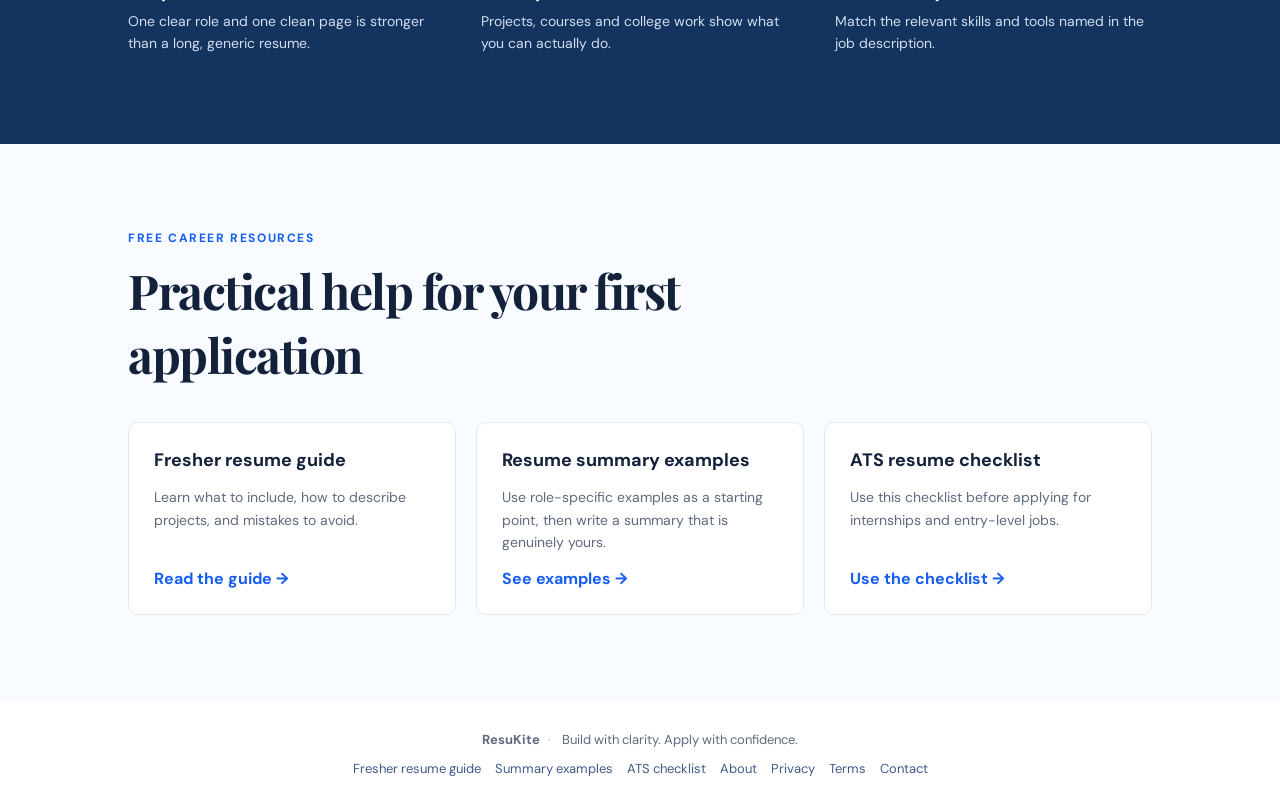
==== commit 3ad9313c: "Add files via upload" ====
--- a/index.html
+++ b/index.html
@@ -64,6 +64,7 @@
             <div class="form-title"><span>04</span><h3>Skills & projects</h3></div>
             <label>Skills <input id="skills" placeholder="Python, Figma, Excel" value="Python, JavaScript, SQL, Figma, Problem solving" /></label>
             <label>Project highlight<textarea id="project" rows="4" placeholder="Project name — what you built and its impact.">Campus Connect — Built a student event discovery web app using HTML, CSS and JavaScript. Used by 60+ students in a college project showcase.</textarea></label>
+            <div class="template-picker" aria-labelledby="template-title"><p id="template-title">Choose a resume style</p><div class="template-buttons"><button type="button" class="template-button active" data-template="classic">Classic</button><button type="button" class="template-button" data-template="modern">Modern</button><button type="button" class="template-button" data-template="compact">Compact</button></div></div>
             <button class="button full-button" type="button" id="download">Download as PDF <span>↓</span></button>
           </form>
 
@@ -78,9 +79,12 @@
               <section><h2>Projects</h2><p id="preview-project" class="preserve-lines">Campus Connect — Built a student event discovery web app using HTML, CSS and JavaScript. Used by 60+ students in a college project showcase.</p></section>
             </article>
             <p class="preview-tip">Tip: Use one page, simple language, and skills you can explain in an interview.</p>
+            <section class="score-card" aria-live="polite"><div><p class="preview-label">Resume readiness</p><strong id="resume-score">0%</strong></div><div><p id="score-message">Add your details to see practical suggestions.</p><ul id="score-tips"></ul></div></section>
           </aside>
         </div>
       </section>
+
+      <section class="tool-section" id="cover-letter"><div class="tool-intro"><p class="eyebrow">Free application tool</p><h2>Create a first cover-letter draft</h2><p>Use a clear starting draft, then add your real project details and read it before applying.</p></div><div class="cover-tool"><div class="cover-form"><label>Company name<input id="company" placeholder="e.g. BrightLabs" /></label><label>Job title<input id="job-title" placeholder="e.g. Frontend Intern" /></label><label>Job requirement or skill<input id="job-skill" placeholder="e.g. JavaScript and responsive design" /></label><button type="button" class="button" id="generate-letter">Generate my draft <span>→</span></button></div><div class="letter-output"><p class="preview-label">Your editable draft</p><textarea id="letter-result" rows="13" aria-label="Generated cover letter" placeholder="Your cover-letter draft will appear here."></textarea><button type="button" class="text-button" id="copy-letter">Copy draft</button></div></div></section>
 
       <section class="tips"><p class="eyebrow">Made for first opportunities</p><h2>What makes a strong fresher resume?</h2><div class="tip-grid"><article><b>01</b><h3>Keep it focused</h3><p>One clear role and one clean page is stronger than a long, generic resume.</p></article><article><b>02</b><h3>Show proof</h3><p>Projects, courses and college work show what you can actually do.</p></article><article><b>03</b><h3>Use real keywords</h3><p>Match the relevant skills and tools named in the job description.</p></article></div></section>
       <section class="resource-section" aria-labelledby="resources-title"><p class="eyebrow">Free career resources</p><h2 id="resources-title">Practical help for your first application</h2><div class="resource-grid"><article><h3>Fresher resume guide</h3><p>Learn what to include, how to describe projects, and mistakes to avoid.</p><a href="fresher-resume-guide.html">Read the guide →</a></article><article><h3>Resume summary examples</h3><p>Use role-specific examples as a starting point, then write a summary that is genuinely yours.</p><a href="resume-summary-examples.html">See examples →</a></article><article><h3>ATS resume checklist</h3><p>Use this checklist before applying for internships and entry-level jobs.</p><a href="ats-resume-checklist.html">Use the checklist →</a></article></div></section>
--- a/styles.css
+++ b/styles.css
@@ -2,3 +2,5 @@
 footer nav{display:flex;justify-content:center;flex-wrap:wrap;gap:14px;margin-top:12px}footer a{color:#405a88;text-decoration:none}footer a:hover{text-decoration:underline}.legal-page{max-width:800px;margin:0 auto;padding:70px 8%}.legal-page h1,.guide-hero h1{font-family:"Playfair Display",Georgia,serif;letter-spacing:-1.5px}.legal-page h1{font-size:46px;margin:0 0 12px}.legal-page h2,.guide-content h2{margin:35px 0 8px;font-size:20px}.legal-page p,.legal-page li,.guide-content p,.guide-content li{color:#46536a;line-height:1.75}.legal-page a,.guide-content a{color:var(--blue)}.guide-hero{padding:76px 10%;background:#f3f8ff}.guide-hero h1{max-width:760px;font-size:clamp(40px,5vw,64px);line-height:1.05;margin:0}.guide-content{max-width:780px;margin:0 auto;padding:55px 8%}.guide-content .callout{padding:22px;background:#edf5ff;border-left:4px solid var(--blue);color:#23416d}@media print{body{background:#fff}.site-header,.hero,.form-card,.section-heading,.tips,footer,.preview-label,.preview-tip{display:none!important}.builder-section{padding:0;background:#fff}.builder-layout{display:block}.preview-wrap{position:static}.resume-paper{width:100%;min-height:auto;border:0;box-shadow:none;padding:12mm}.preview-wrap{margin:0}}
 /* Resource navigation and article cards */
 .header-nav{display:flex;align-items:center;gap:22px}.header-nav>a{font-size:14px;color:#405a88;text-decoration:none}.header-nav .header-link{font-weight:600;color:var(--blue)}.resource-section{padding:86px 10%;background:#f8fbff}.resource-section h2{font-family:"Playfair Display",Georgia,serif;font-size:clamp(34px,4vw,48px);letter-spacing:-1.5px;margin:0;max-width:620px}.resource-grid{display:grid;grid-template-columns:repeat(3,1fr);gap:20px;margin-top:36px}.resource-grid article{background:#fff;border:1px solid #e1e8f3;border-radius:10px;padding:25px}.resource-grid h3{margin:0 0 10px;font-size:18px}.resource-grid p{color:var(--muted);line-height:1.6;font-size:14px;min-height:68px}.resource-grid a{font-weight:700;color:var(--blue);text-decoration:none}.article-meta{font-size:13px;color:var(--muted);margin-top:12px}@media(max-width:760px){.header-nav{gap:12px}.header-nav>a:first-child{display:none}.resource-section{padding:65px 8%}.resource-grid{grid-template-columns:1fr}.resource-grid p{min-height:0}}
+/* Interactive resume tools */
+.template-picker{margin:22px 0}.template-picker>p{font-size:12px;font-weight:700;margin:0 0 8px;color:#344159}.template-buttons{display:flex;gap:8px;flex-wrap:wrap}.template-button{border:1px solid #d9dfeb;background:#fff;color:#405a88;border-radius:6px;padding:9px 12px;font:600 13px "DM Sans";cursor:pointer}.template-button.active{background:#e8f1ff;border-color:#155eef;color:#155eef}.resume-paper[data-template="modern"]{border-top:8px solid var(--blue)}.resume-paper[data-template="modern"] .resume-header{border-color:var(--blue)}.resume-paper[data-template="compact"]{padding:38px 43px;min-height:620px}.resume-paper[data-template="compact"] section{margin-top:17px}.score-card{display:grid;grid-template-columns:100px 1fr;gap:16px;padding:17px 18px;border:1px solid #d9e6f8;border-radius:9px;background:#f8fbff;margin-top:18px}.score-card .preview-label{margin:0 0 3px}.score-card strong{font-size:30px;color:var(--blue)}.score-card p:not(.preview-label){margin:0;color:#405a67;font-size:13px;line-height:1.45}.score-card ul{margin:8px 0 0;padding-left:17px;color:#52627b;font-size:12px;line-height:1.5}.tool-section{padding:85px 10%;background:#fff}.tool-intro{max-width:620px;margin-bottom:35px}.tool-intro h2{font-family:"Playfair Display",Georgia,serif;font-size:42px;letter-spacing:-1.5px;margin:0}.tool-intro>p:last-child{color:var(--muted);line-height:1.6}.cover-tool{display:grid;grid-template-columns:.8fr 1.2fr;gap:28px;align-items:start}.cover-form,.letter-output{padding:26px;border:1px solid #e1e8f3;border-radius:10px;background:#f8fbff}.letter-output{background:#fff}.text-button{margin-top:10px;padding:0;border:0;background:none;color:var(--blue);font:700 13px "DM Sans";cursor:pointer}@media(max-width:760px){.tool-section{padding:65px 8%}.tool-intro h2{font-size:36px}.cover-tool,.score-card{grid-template-columns:1fr}.resume-paper[data-template="compact"]{padding:36px 28px}}
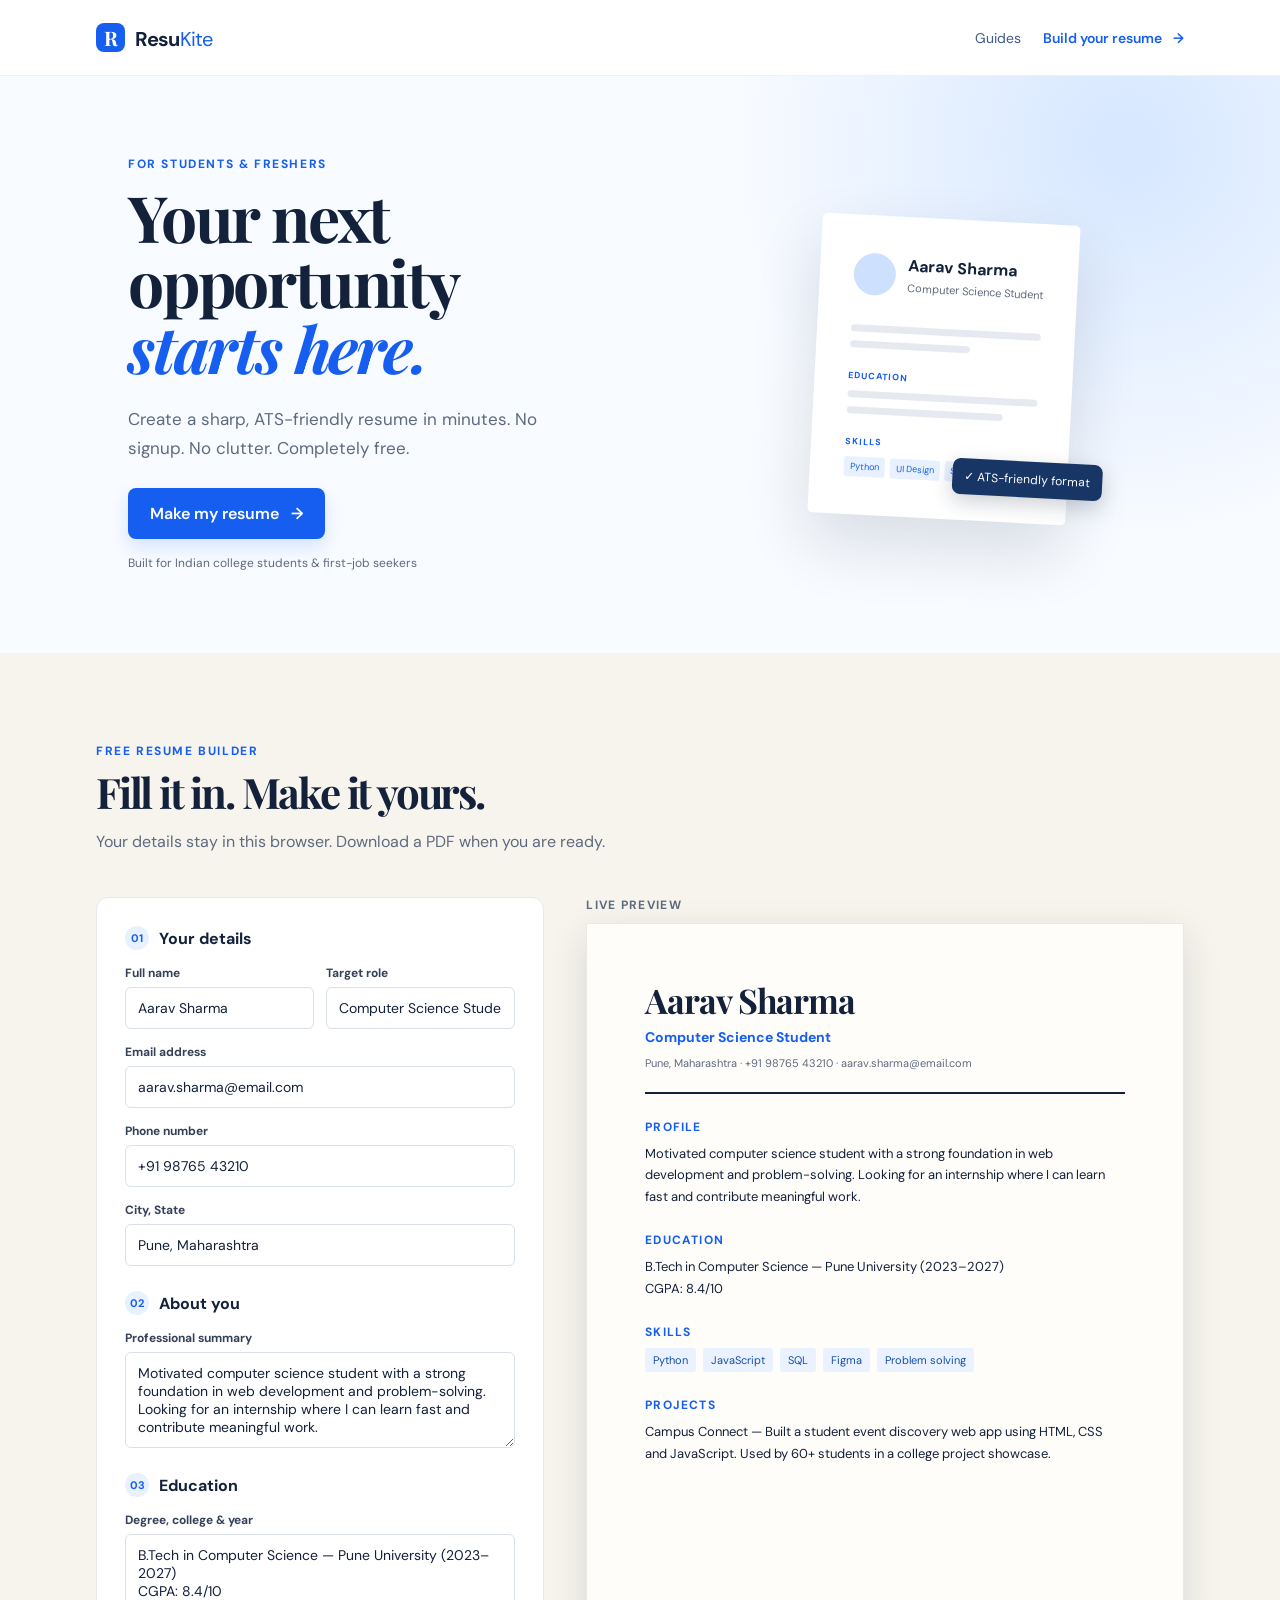
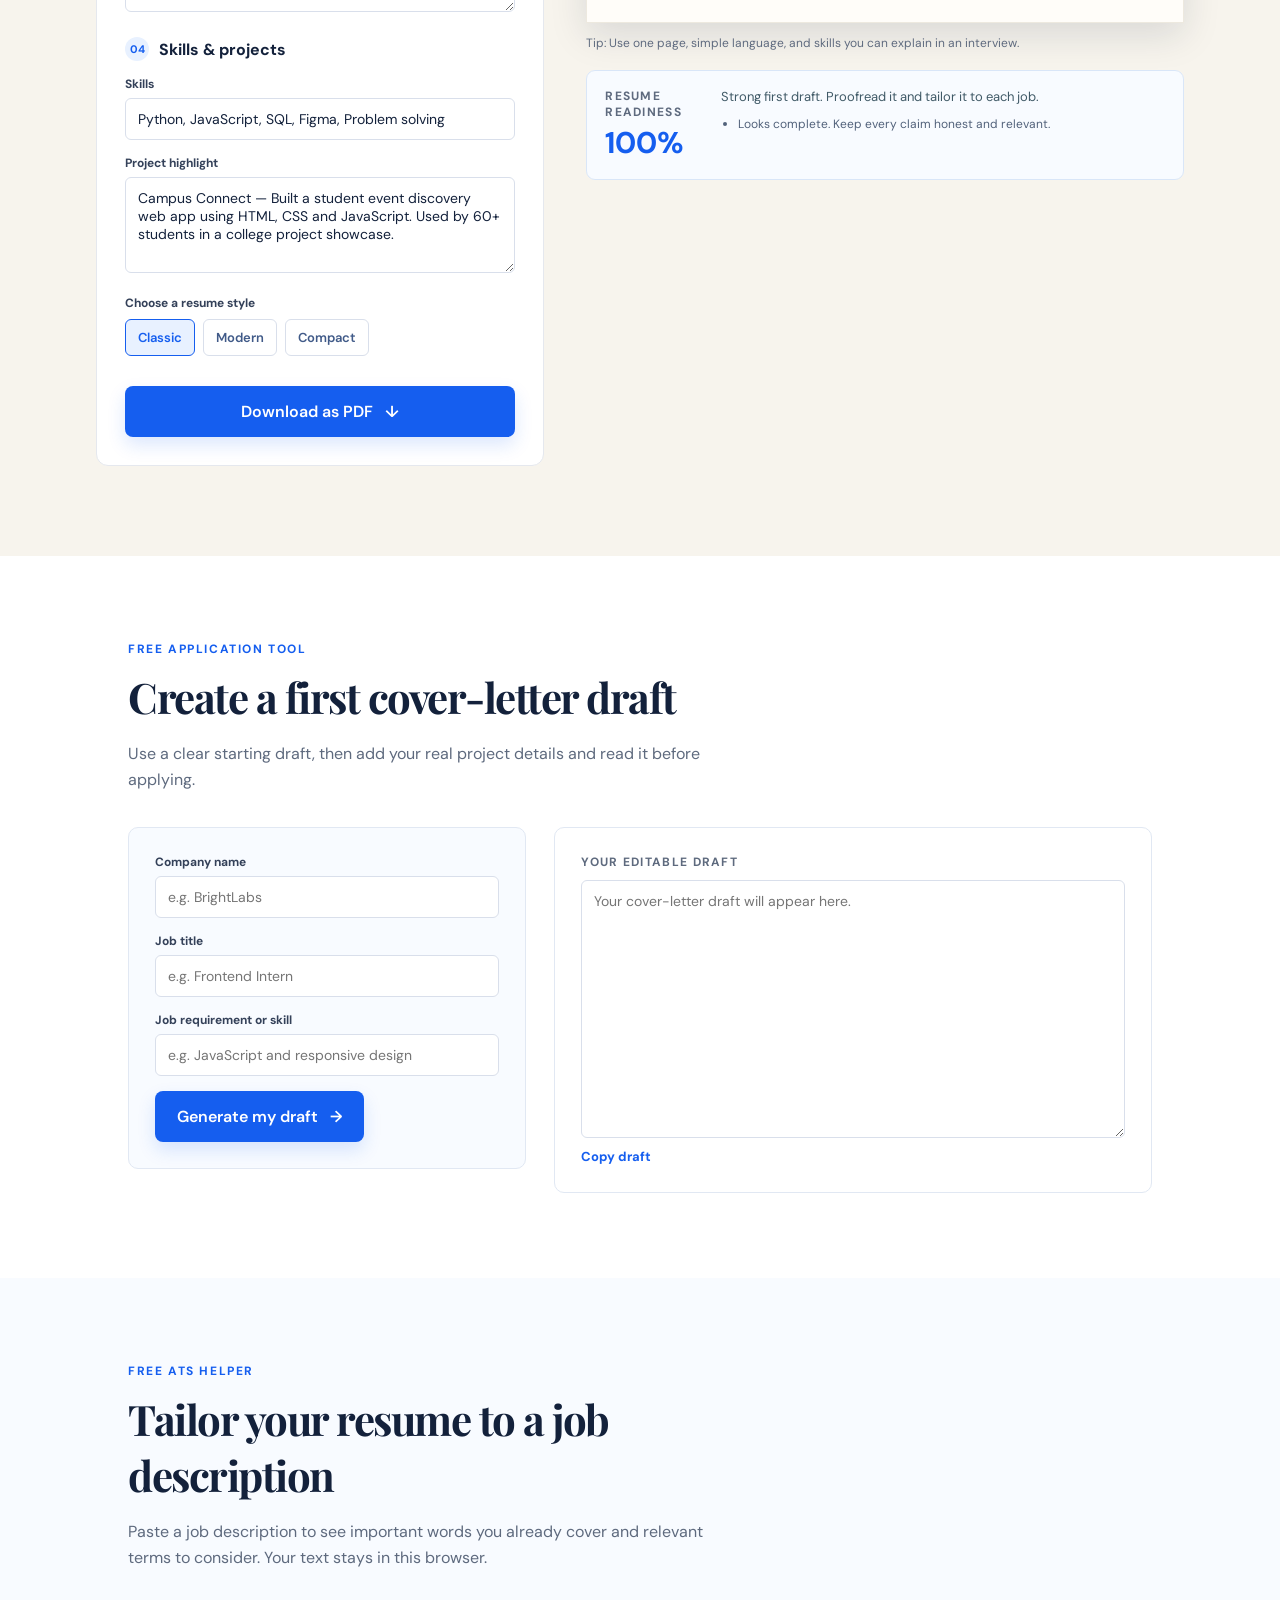
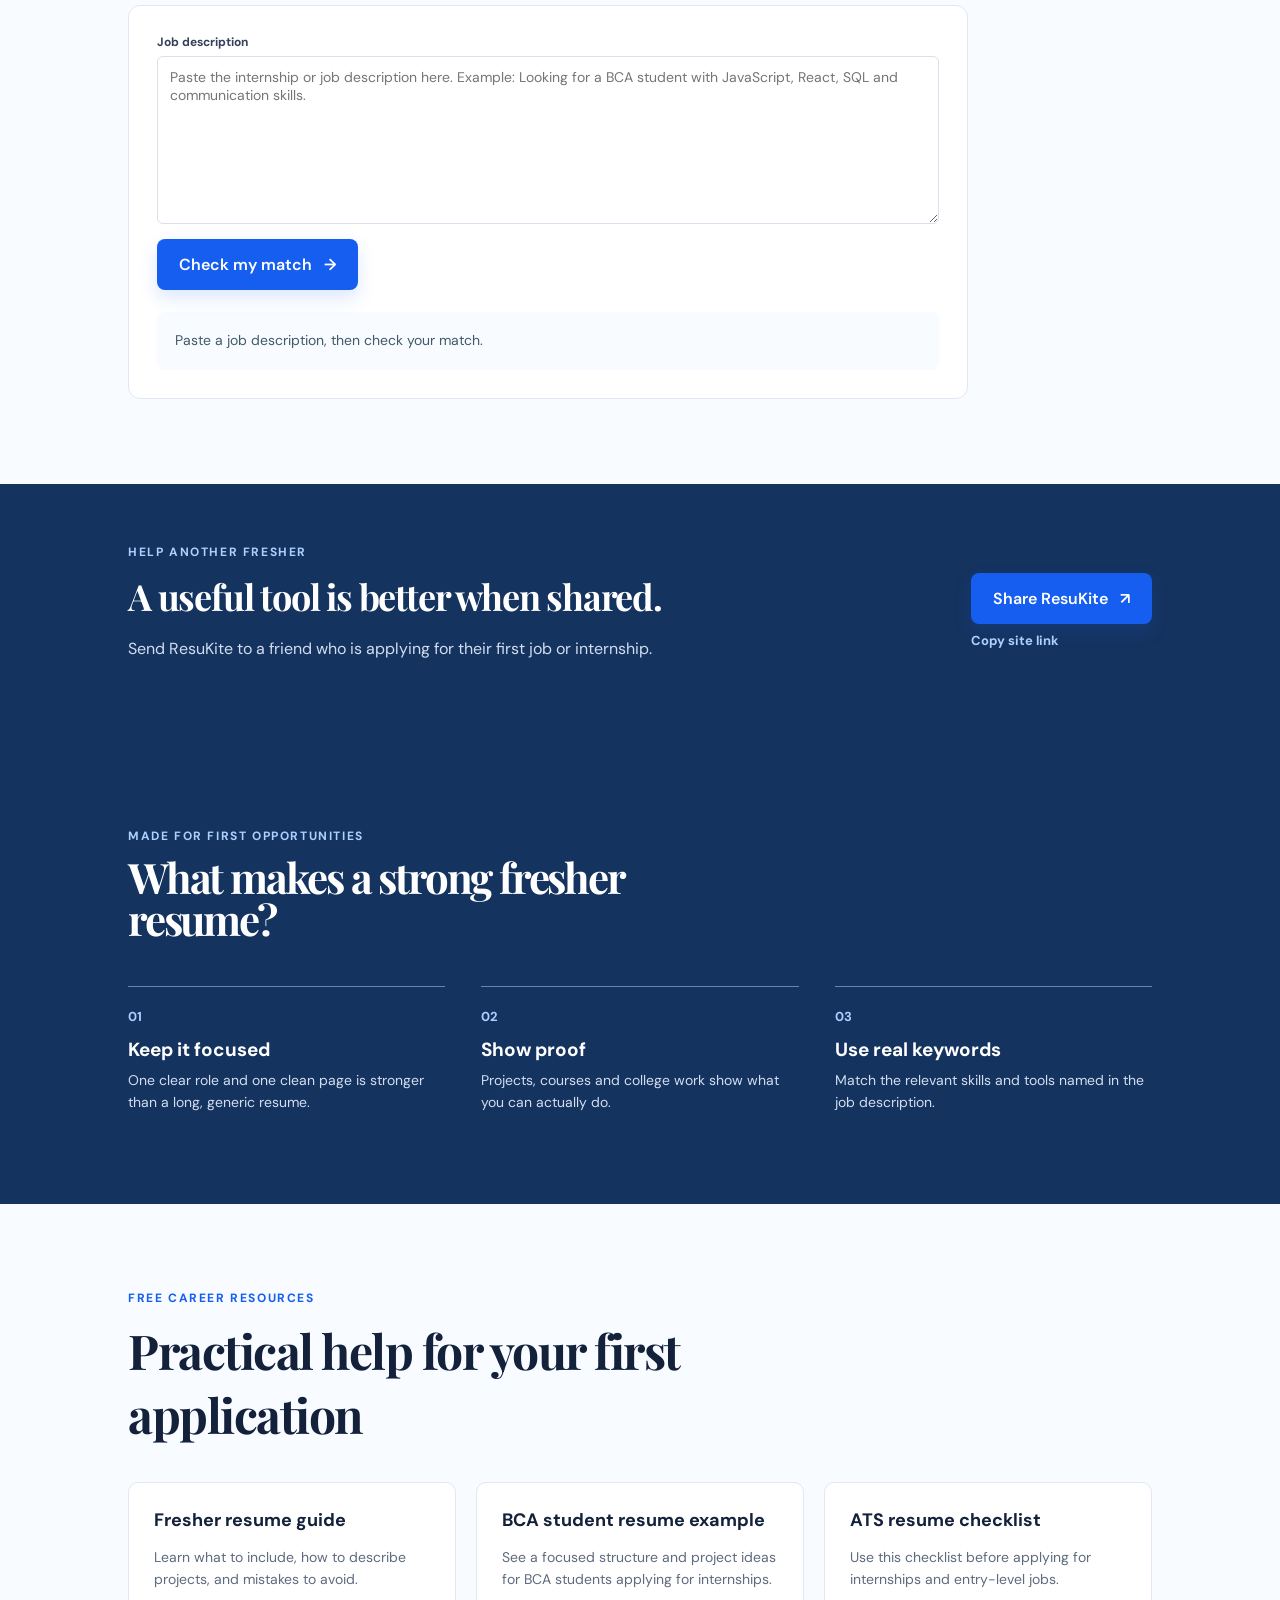
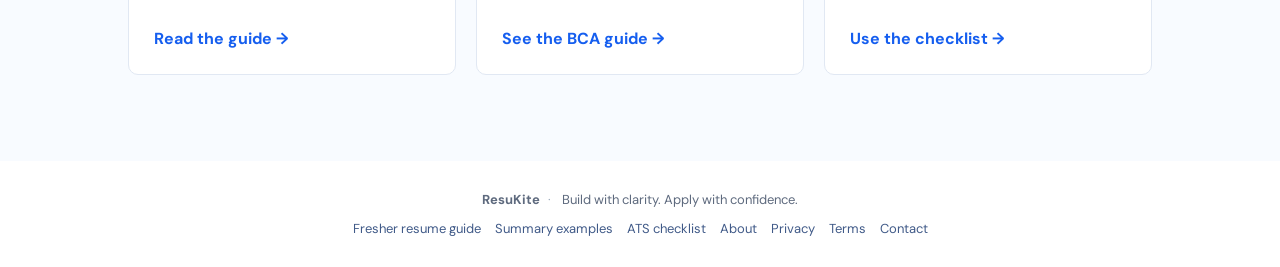
==== commit e48eafd4: "Add resume matcher and growth tools" ====
--- a/index.html
+++ b/index.html
@@ -3,11 +3,15 @@
   <head>
     <meta charset="UTF-8" />
     <meta name="viewport" content="width=device-width, initial-scale=1.0" />
-    <meta name="description" content="Create a clean, ATS-friendly resume for free. Built for Indian students and freshers." />
+    <meta name="description" content="Free ATS-friendly resume builder for Indian students and freshers. Create, tailor and download a clean one-page resume in minutes." />
     <meta name="google-site-verification" content="Wvz0X0sx61gech_FWHFMGDn4goDAcOqLGAPgUHqsg4c" />
     <link rel="canonical" href="https://resukite.github.io/" />
     <meta name="theme-color" content="#155eef" />
     <title>ResuKite — Free Fresher Resume Builder</title>
+    <meta property="og:title" content="ResuKite — Free Fresher Resume Builder" />
+    <meta property="og:description" content="Build an ATS-friendly resume, match it to a job description and download it free." />
+    <meta property="og:type" content="website" />
+    <meta property="og:url" content="https://resukite.github.io/" />
     <link rel="preconnect" href="https://fonts.googleapis.com" />
     <link rel="preconnect" href="https://fonts.gstatic.com" crossorigin />
     <link href="https://fonts.googleapis.com/css2?family=DM+Sans:wght@400;500;600;700&family=Playfair+Display:wght@700&display=swap" rel="stylesheet" />
@@ -86,8 +90,12 @@
 
       <section class="tool-section" id="cover-letter"><div class="tool-intro"><p class="eyebrow">Free application tool</p><h2>Create a first cover-letter draft</h2><p>Use a clear starting draft, then add your real project details and read it before applying.</p></div><div class="cover-tool"><div class="cover-form"><label>Company name<input id="company" placeholder="e.g. BrightLabs" /></label><label>Job title<input id="job-title" placeholder="e.g. Frontend Intern" /></label><label>Job requirement or skill<input id="job-skill" placeholder="e.g. JavaScript and responsive design" /></label><button type="button" class="button" id="generate-letter">Generate my draft <span>→</span></button></div><div class="letter-output"><p class="preview-label">Your editable draft</p><textarea id="letter-result" rows="13" aria-label="Generated cover letter" placeholder="Your cover-letter draft will appear here."></textarea><button type="button" class="text-button" id="copy-letter">Copy draft</button></div></div></section>
 
+      <section class="matcher-section" id="matcher" aria-labelledby="matcher-title"><div class="tool-intro"><p class="eyebrow">Free ATS helper</p><h2 id="matcher-title">Tailor your resume to a job description</h2><p>Paste a job description to see important words you already cover and relevant terms to consider. Your text stays in this browser.</p></div><div class="matcher-card"><label>Job description<textarea id="job-description" rows="8" placeholder="Paste the internship or job description here. Example: Looking for a BCA student with JavaScript, React, SQL and communication skills."></textarea></label><button type="button" class="button" id="match-keywords">Check my match <span>→</span></button><div class="match-result" id="match-result" aria-live="polite"><p>Paste a job description, then check your match.</p></div></div></section>
+
+      <section class="share-section" aria-labelledby="share-title"><div><p class="eyebrow">Help another fresher</p><h2 id="share-title">A useful tool is better when shared.</h2><p>Send ResuKite to a friend who is applying for their first job or internship.</p></div><div class="share-actions"><button class="button" type="button" id="share-site">Share ResuKite <span>↗</span></button><button class="text-button share-copy" type="button" id="copy-site-link">Copy site link</button></div></section>
+
       <section class="tips"><p class="eyebrow">Made for first opportunities</p><h2>What makes a strong fresher resume?</h2><div class="tip-grid"><article><b>01</b><h3>Keep it focused</h3><p>One clear role and one clean page is stronger than a long, generic resume.</p></article><article><b>02</b><h3>Show proof</h3><p>Projects, courses and college work show what you can actually do.</p></article><article><b>03</b><h3>Use real keywords</h3><p>Match the relevant skills and tools named in the job description.</p></article></div></section>
-      <section class="resource-section" aria-labelledby="resources-title"><p class="eyebrow">Free career resources</p><h2 id="resources-title">Practical help for your first application</h2><div class="resource-grid"><article><h3>Fresher resume guide</h3><p>Learn what to include, how to describe projects, and mistakes to avoid.</p><a href="fresher-resume-guide.html">Read the guide →</a></article><article><h3>Resume summary examples</h3><p>Use role-specific examples as a starting point, then write a summary that is genuinely yours.</p><a href="resume-summary-examples.html">See examples →</a></article><article><h3>ATS resume checklist</h3><p>Use this checklist before applying for internships and entry-level jobs.</p><a href="ats-resume-checklist.html">Use the checklist →</a></article></div></section>
+      <section class="resource-section" aria-labelledby="resources-title"><p class="eyebrow">Free career resources</p><h2 id="resources-title">Practical help for your first application</h2><div class="resource-grid"><article><h3>Fresher resume guide</h3><p>Learn what to include, how to describe projects, and mistakes to avoid.</p><a href="fresher-resume-guide.html">Read the guide →</a></article><article><h3>BCA student resume example</h3><p>See a focused structure and project ideas for BCA students applying for internships.</p><a href="bca-student-resume.html">See the BCA guide →</a></article><article><h3>ATS resume checklist</h3><p>Use this checklist before applying for internships and entry-level jobs.</p><a href="ats-resume-checklist.html">Use the checklist →</a></article></div></section>
     </main>
     <footer><strong>ResuKite</strong><span>·</span> Build with clarity. Apply with confidence.<nav><a href="fresher-resume-guide.html">Fresher resume guide</a><a href="resume-summary-examples.html">Summary examples</a><a href="ats-resume-checklist.html">ATS checklist</a><a href="about.html">About</a><a href="privacy.html">Privacy</a><a href="terms.html">Terms</a><a href="https://github.com/resukite/resukite.github.io/issues" target="_blank" rel="noopener">Contact</a></nav></footer>
     <script src="app.js"></script>
--- a/styles.css
+++ b/styles.css
@@ -4,3 +4,4 @@
 .header-nav{display:flex;align-items:center;gap:22px}.header-nav>a{font-size:14px;color:#405a88;text-decoration:none}.header-nav .header-link{font-weight:600;color:var(--blue)}.resource-section{padding:86px 10%;background:#f8fbff}.resource-section h2{font-family:"Playfair Display",Georgia,serif;font-size:clamp(34px,4vw,48px);letter-spacing:-1.5px;margin:0;max-width:620px}.resource-grid{display:grid;grid-template-columns:repeat(3,1fr);gap:20px;margin-top:36px}.resource-grid article{background:#fff;border:1px solid #e1e8f3;border-radius:10px;padding:25px}.resource-grid h3{margin:0 0 10px;font-size:18px}.resource-grid p{color:var(--muted);line-height:1.6;font-size:14px;min-height:68px}.resource-grid a{font-weight:700;color:var(--blue);text-decoration:none}.article-meta{font-size:13px;color:var(--muted);margin-top:12px}@media(max-width:760px){.header-nav{gap:12px}.header-nav>a:first-child{display:none}.resource-section{padding:65px 8%}.resource-grid{grid-template-columns:1fr}.resource-grid p{min-height:0}}
 /* Interactive resume tools */
 .template-picker{margin:22px 0}.template-picker>p{font-size:12px;font-weight:700;margin:0 0 8px;color:#344159}.template-buttons{display:flex;gap:8px;flex-wrap:wrap}.template-button{border:1px solid #d9dfeb;background:#fff;color:#405a88;border-radius:6px;padding:9px 12px;font:600 13px "DM Sans";cursor:pointer}.template-button.active{background:#e8f1ff;border-color:#155eef;color:#155eef}.resume-paper[data-template="modern"]{border-top:8px solid var(--blue)}.resume-paper[data-template="modern"] .resume-header{border-color:var(--blue)}.resume-paper[data-template="compact"]{padding:38px 43px;min-height:620px}.resume-paper[data-template="compact"] section{margin-top:17px}.score-card{display:grid;grid-template-columns:100px 1fr;gap:16px;padding:17px 18px;border:1px solid #d9e6f8;border-radius:9px;background:#f8fbff;margin-top:18px}.score-card .preview-label{margin:0 0 3px}.score-card strong{font-size:30px;color:var(--blue)}.score-card p:not(.preview-label){margin:0;color:#405a67;font-size:13px;line-height:1.45}.score-card ul{margin:8px 0 0;padding-left:17px;color:#52627b;font-size:12px;line-height:1.5}.tool-section{padding:85px 10%;background:#fff}.tool-intro{max-width:620px;margin-bottom:35px}.tool-intro h2{font-family:"Playfair Display",Georgia,serif;font-size:42px;letter-spacing:-1.5px;margin:0}.tool-intro>p:last-child{color:var(--muted);line-height:1.6}.cover-tool{display:grid;grid-template-columns:.8fr 1.2fr;gap:28px;align-items:start}.cover-form,.letter-output{padding:26px;border:1px solid #e1e8f3;border-radius:10px;background:#f8fbff}.letter-output{background:#fff}.text-button{margin-top:10px;padding:0;border:0;background:none;color:var(--blue);font:700 13px "DM Sans";cursor:pointer}@media(max-width:760px){.tool-section{padding:65px 8%}.tool-intro h2{font-size:36px}.cover-tool,.score-card{grid-template-columns:1fr}.resume-paper[data-template="compact"]{padding:36px 28px}}
+.matcher-section{padding:85px 10%;background:#f8fbff}.matcher-card{max-width:840px;padding:28px;background:#fff;border:1px solid #e1e8f3;border-radius:12px}.match-result{margin-top:22px;padding:18px;background:#f8fbff;border-radius:8px;color:#405a67;font-size:14px;line-height:1.55}.match-result p{margin:0}.match-columns{display:grid;grid-template-columns:1fr 1fr;gap:16px;margin-top:16px}.match-columns>div{padding:14px;background:#fff;border:1px solid #e1e8f3;border-radius:7px}.match-columns h3{margin:0 0 7px;font-size:13px;color:var(--ink)}.share-section{padding:60px 10%;display:flex;justify-content:space-between;align-items:center;gap:36px;background:#15335f;color:#fff}.share-section h2{font-family:"Playfair Display",Georgia,serif;font-size:36px;letter-spacing:-1.2px;margin:0}.share-section p:last-child{max-width:560px;color:#d2def0;line-height:1.6}.share-section .eyebrow{color:#acd0ff}.share-actions{display:flex;flex-direction:column;align-items:flex-start;gap:8px;min-width:165px}.share-copy{color:#acd0ff;margin:0}@media(max-width:760px){.matcher-section{padding:65px 8%}.match-columns{grid-template-columns:1fr}.share-section{padding:55px 8%;display:block}.share-section h2{font-size:32px}.share-actions{margin-top:24px}}
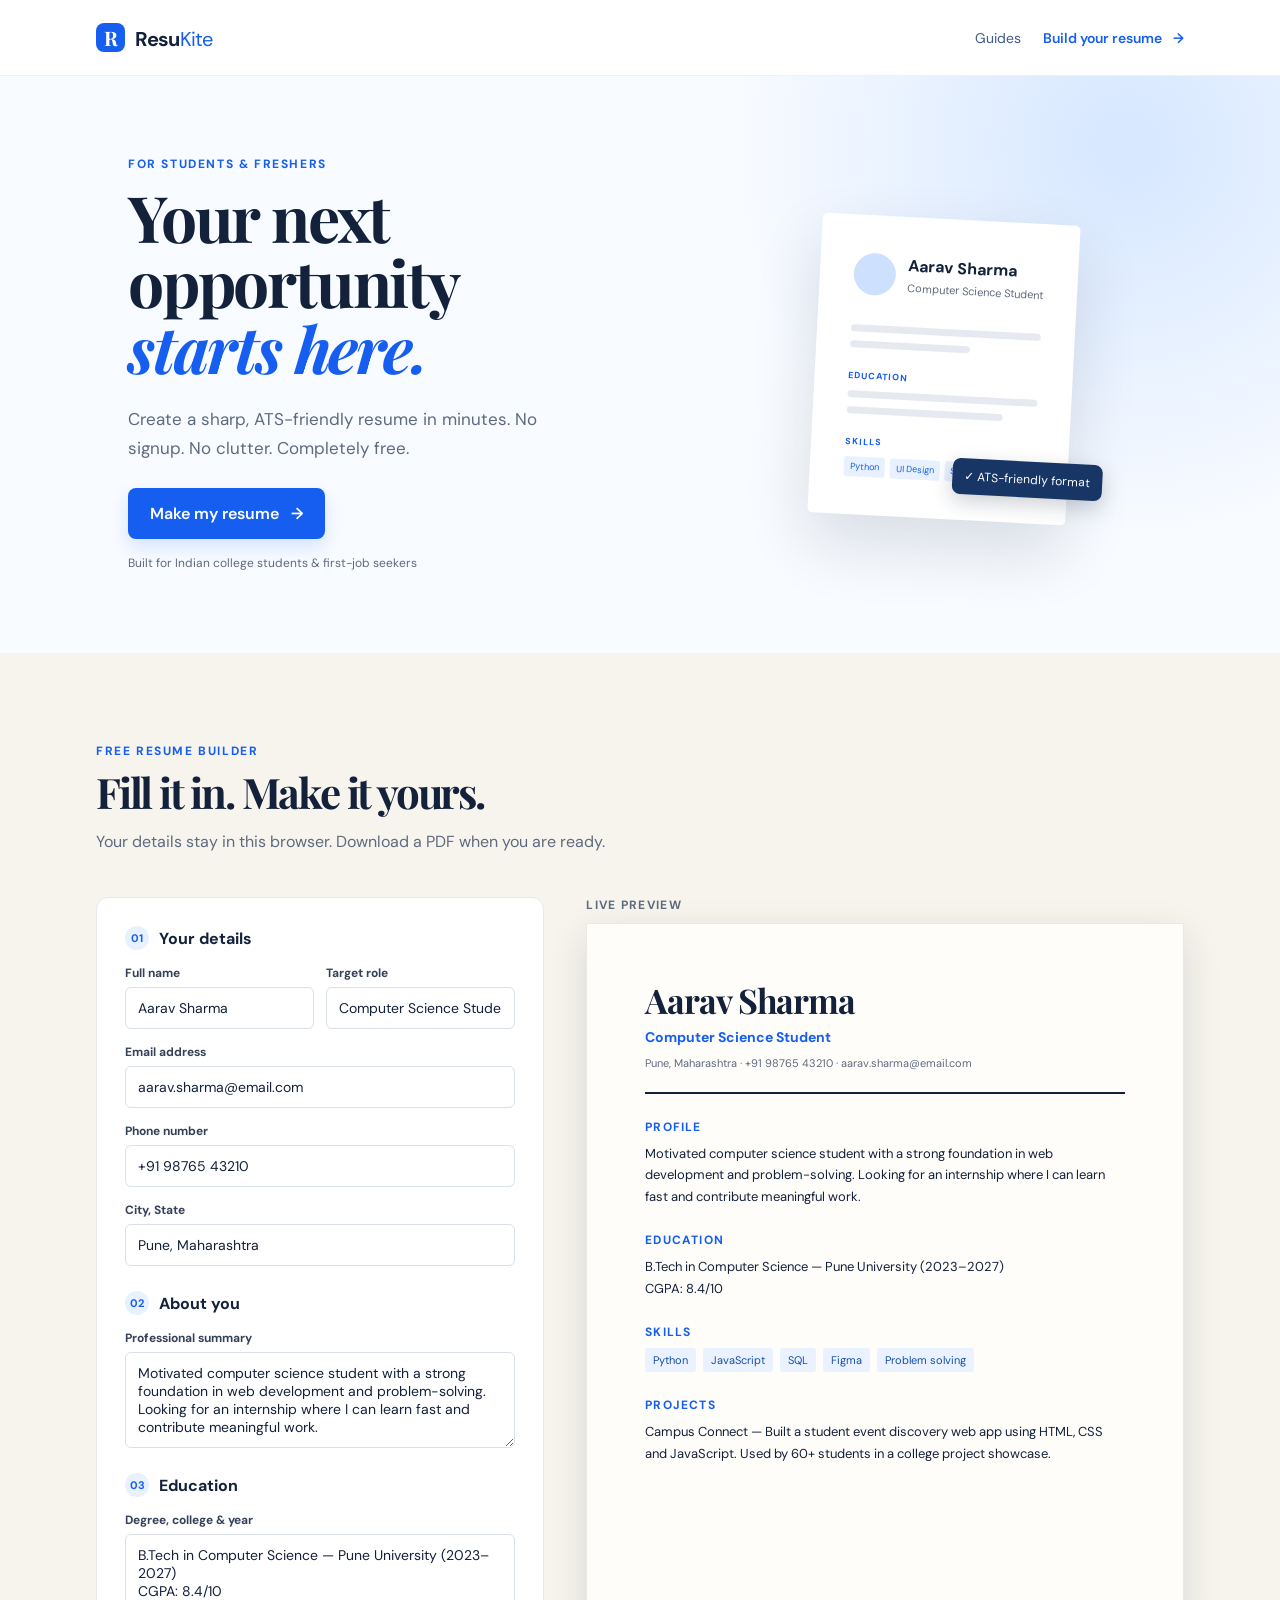
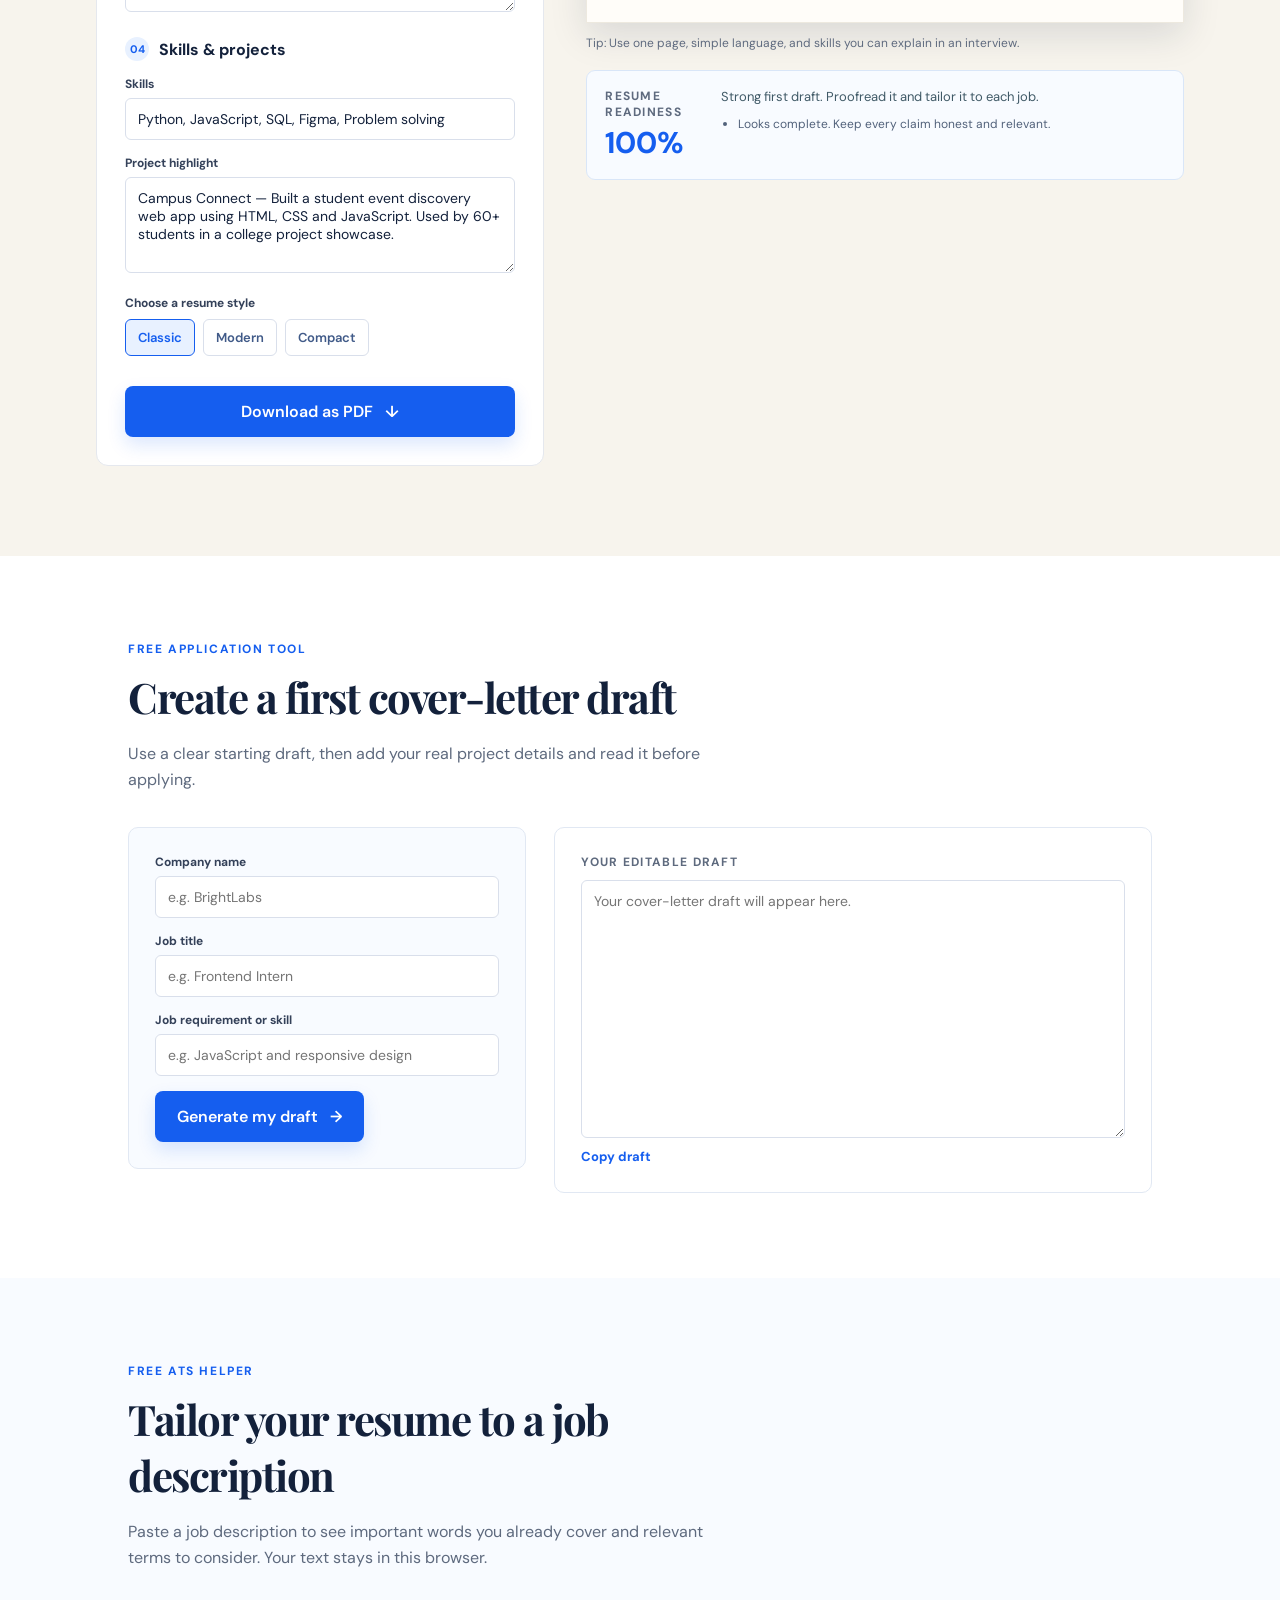
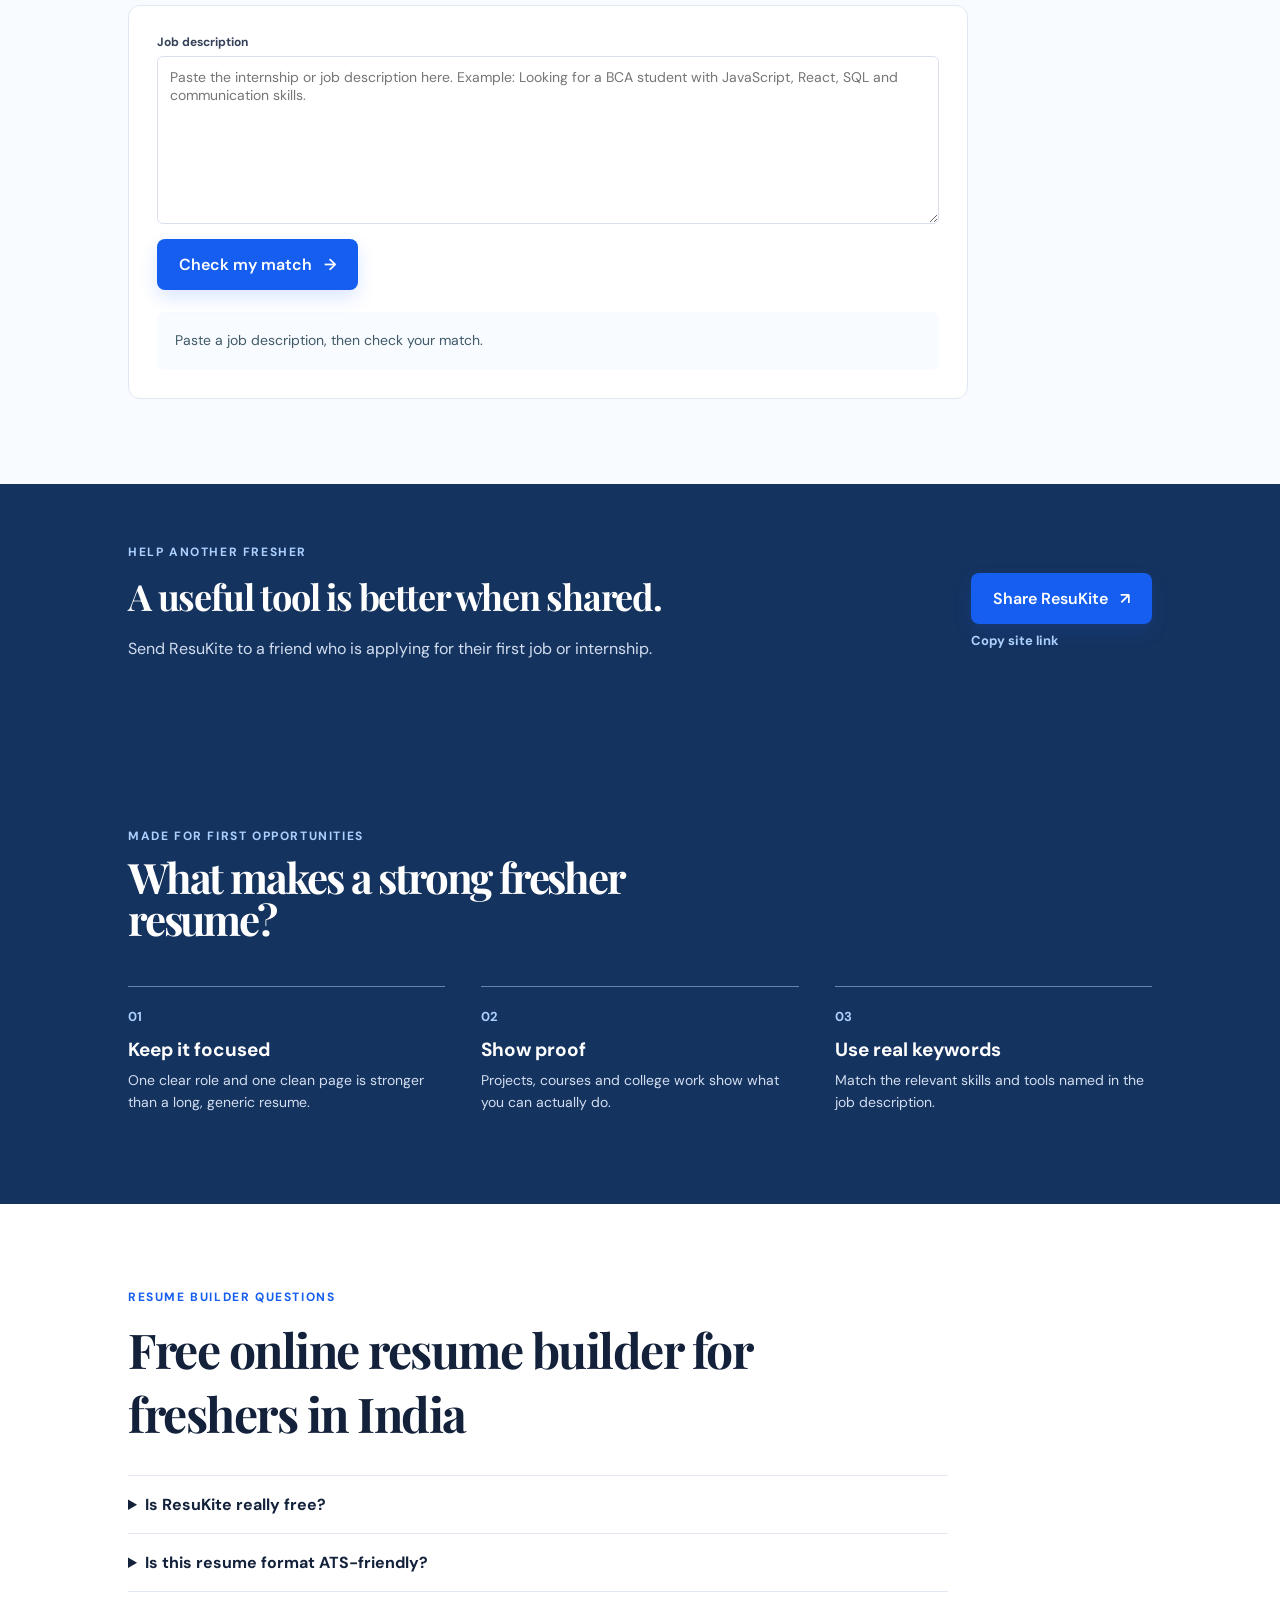
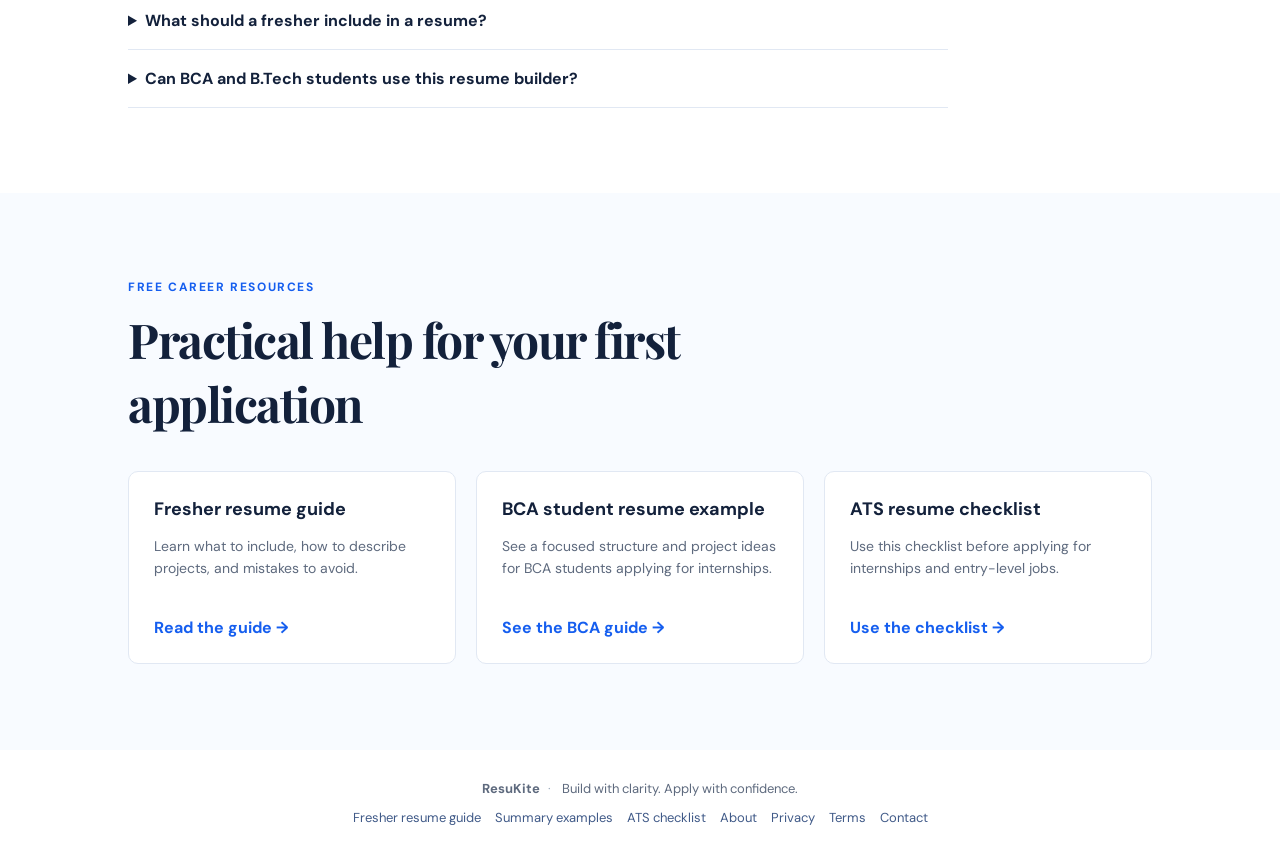
==== commit 6ce0312f: "Improve fresher resume search visibility" ====
--- a/index.html
+++ b/index.html
@@ -3,11 +3,11 @@
   <head>
     <meta charset="UTF-8" />
     <meta name="viewport" content="width=device-width, initial-scale=1.0" />
-    <meta name="description" content="Free ATS-friendly resume builder for Indian students and freshers. Create, tailor and download a clean one-page resume in minutes." />
+    <meta name="description" content="Free online resume builder for freshers and students in India. Create an ATS-friendly resume, tailor it to a job and download it as a PDF." />
     <meta name="google-site-verification" content="Wvz0X0sx61gech_FWHFMGDn4goDAcOqLGAPgUHqsg4c" />
     <link rel="canonical" href="https://resukite.github.io/" />
     <meta name="theme-color" content="#155eef" />
-    <title>ResuKite — Free Fresher Resume Builder</title>
+    <title>Free Resume Builder for Freshers in India | ATS-Friendly PDF | ResuKite</title>
     <meta property="og:title" content="ResuKite — Free Fresher Resume Builder" />
     <meta property="og:description" content="Build an ATS-friendly resume, match it to a job description and download it free." />
     <meta property="og:type" content="website" />
@@ -17,6 +17,7 @@
     <link href="https://fonts.googleapis.com/css2?family=DM+Sans:wght@400;500;600;700&family=Playfair+Display:wght@700&display=swap" rel="stylesheet" />
     <link rel="stylesheet" href="styles.css" />
     <script type="application/ld+json">{"@context":"https://schema.org","@type":"WebApplication","name":"ResuKite","url":"https://resukite.github.io/","applicationCategory":"BusinessApplication","operatingSystem":"Web","description":"A free ATS-friendly resume builder for Indian students and freshers.","offers":{"@type":"Offer","price":"0","priceCurrency":"INR"}}</script>
+    <script type="application/ld+json">{"@context":"https://schema.org","@type":"FAQPage","mainEntity":[{"@type":"Question","name":"Is ResuKite a free resume builder?","acceptedAnswer":{"@type":"Answer","text":"Yes. ResuKite is a free online resume builder for students and freshers. You can create and download your resume as a PDF without signing up."}},{"@type":"Question","name":"Is ResuKite good for a fresher resume in India?","acceptedAnswer":{"@type":"Answer","text":"ResuKite is made for Indian college students and first-job seekers. It helps you create a simple one-page, ATS-friendly resume with education, skills and projects."}},{"@type":"Question","name":"How do I make an ATS-friendly resume?","acceptedAnswer":{"@type":"Answer","text":"Use a clear role title, relevant skills, a simple layout and truthful project details. ResuKite also lets you compare your resume with a job description."}},{"@type":"Question","name":"Can I download my resume as a PDF?","acceptedAnswer":{"@type":"Answer","text":"Yes. After filling in your details, choose a resume style and use the Download as PDF button."}}]}</script>
     <script async src="https://pagead2.googlesyndication.com/pagead/js/adsbygoogle.js?client=ca-pub-8576621614388905" crossorigin="anonymous"></script>
   </head>
   <body>
@@ -95,6 +96,7 @@
       <section class="share-section" aria-labelledby="share-title"><div><p class="eyebrow">Help another fresher</p><h2 id="share-title">A useful tool is better when shared.</h2><p>Send ResuKite to a friend who is applying for their first job or internship.</p></div><div class="share-actions"><button class="button" type="button" id="share-site">Share ResuKite <span>↗</span></button><button class="text-button share-copy" type="button" id="copy-site-link">Copy site link</button></div></section>
 
       <section class="tips"><p class="eyebrow">Made for first opportunities</p><h2>What makes a strong fresher resume?</h2><div class="tip-grid"><article><b>01</b><h3>Keep it focused</h3><p>One clear role and one clean page is stronger than a long, generic resume.</p></article><article><b>02</b><h3>Show proof</h3><p>Projects, courses and college work show what you can actually do.</p></article><article><b>03</b><h3>Use real keywords</h3><p>Match the relevant skills and tools named in the job description.</p></article></div></section>
+      <section class="faq-section" aria-labelledby="faq-title"><p class="eyebrow">Resume builder questions</p><h2 id="faq-title">Free online resume builder for freshers in India</h2><div class="faq-list"><details><summary>Is ResuKite really free?</summary><p>Yes. You can create a resume, use the job-description matcher, generate a first cover-letter draft and download your PDF without an account.</p></details><details><summary>Is this resume format ATS-friendly?</summary><p>ResuKite uses a simple, readable one-page format. Keep your wording truthful, use relevant skills from each job description and avoid complex graphics.</p></details><details><summary>What should a fresher include in a resume?</summary><p>Include your target role, education, relevant skills, college work, courses and one or two projects that show what you built or achieved.</p></details><details><summary>Can BCA and B.Tech students use this resume builder?</summary><p>Yes. The builder is designed for Indian college students applying for internships and entry-level jobs. See the BCA student resume guide for a practical example.</p></details></div></section>
       <section class="resource-section" aria-labelledby="resources-title"><p class="eyebrow">Free career resources</p><h2 id="resources-title">Practical help for your first application</h2><div class="resource-grid"><article><h3>Fresher resume guide</h3><p>Learn what to include, how to describe projects, and mistakes to avoid.</p><a href="fresher-resume-guide.html">Read the guide →</a></article><article><h3>BCA student resume example</h3><p>See a focused structure and project ideas for BCA students applying for internships.</p><a href="bca-student-resume.html">See the BCA guide →</a></article><article><h3>ATS resume checklist</h3><p>Use this checklist before applying for internships and entry-level jobs.</p><a href="ats-resume-checklist.html">Use the checklist →</a></article></div></section>
     </main>
     <footer><strong>ResuKite</strong><span>·</span> Build with clarity. Apply with confidence.<nav><a href="fresher-resume-guide.html">Fresher resume guide</a><a href="resume-summary-examples.html">Summary examples</a><a href="ats-resume-checklist.html">ATS checklist</a><a href="about.html">About</a><a href="privacy.html">Privacy</a><a href="terms.html">Terms</a><a href="https://github.com/resukite/resukite.github.io/issues" target="_blank" rel="noopener">Contact</a></nav></footer>
--- a/styles.css
+++ b/styles.css
@@ -5,3 +5,4 @@
 /* Interactive resume tools */
 .template-picker{margin:22px 0}.template-picker>p{font-size:12px;font-weight:700;margin:0 0 8px;color:#344159}.template-buttons{display:flex;gap:8px;flex-wrap:wrap}.template-button{border:1px solid #d9dfeb;background:#fff;color:#405a88;border-radius:6px;padding:9px 12px;font:600 13px "DM Sans";cursor:pointer}.template-button.active{background:#e8f1ff;border-color:#155eef;color:#155eef}.resume-paper[data-template="modern"]{border-top:8px solid var(--blue)}.resume-paper[data-template="modern"] .resume-header{border-color:var(--blue)}.resume-paper[data-template="compact"]{padding:38px 43px;min-height:620px}.resume-paper[data-template="compact"] section{margin-top:17px}.score-card{display:grid;grid-template-columns:100px 1fr;gap:16px;padding:17px 18px;border:1px solid #d9e6f8;border-radius:9px;background:#f8fbff;margin-top:18px}.score-card .preview-label{margin:0 0 3px}.score-card strong{font-size:30px;color:var(--blue)}.score-card p:not(.preview-label){margin:0;color:#405a67;font-size:13px;line-height:1.45}.score-card ul{margin:8px 0 0;padding-left:17px;color:#52627b;font-size:12px;line-height:1.5}.tool-section{padding:85px 10%;background:#fff}.tool-intro{max-width:620px;margin-bottom:35px}.tool-intro h2{font-family:"Playfair Display",Georgia,serif;font-size:42px;letter-spacing:-1.5px;margin:0}.tool-intro>p:last-child{color:var(--muted);line-height:1.6}.cover-tool{display:grid;grid-template-columns:.8fr 1.2fr;gap:28px;align-items:start}.cover-form,.letter-output{padding:26px;border:1px solid #e1e8f3;border-radius:10px;background:#f8fbff}.letter-output{background:#fff}.text-button{margin-top:10px;padding:0;border:0;background:none;color:var(--blue);font:700 13px "DM Sans";cursor:pointer}@media(max-width:760px){.tool-section{padding:65px 8%}.tool-intro h2{font-size:36px}.cover-tool,.score-card{grid-template-columns:1fr}.resume-paper[data-template="compact"]{padding:36px 28px}}
 .matcher-section{padding:85px 10%;background:#f8fbff}.matcher-card{max-width:840px;padding:28px;background:#fff;border:1px solid #e1e8f3;border-radius:12px}.match-result{margin-top:22px;padding:18px;background:#f8fbff;border-radius:8px;color:#405a67;font-size:14px;line-height:1.55}.match-result p{margin:0}.match-columns{display:grid;grid-template-columns:1fr 1fr;gap:16px;margin-top:16px}.match-columns>div{padding:14px;background:#fff;border:1px solid #e1e8f3;border-radius:7px}.match-columns h3{margin:0 0 7px;font-size:13px;color:var(--ink)}.share-section{padding:60px 10%;display:flex;justify-content:space-between;align-items:center;gap:36px;background:#15335f;color:#fff}.share-section h2{font-family:"Playfair Display",Georgia,serif;font-size:36px;letter-spacing:-1.2px;margin:0}.share-section p:last-child{max-width:560px;color:#d2def0;line-height:1.6}.share-section .eyebrow{color:#acd0ff}.share-actions{display:flex;flex-direction:column;align-items:flex-start;gap:8px;min-width:165px}.share-copy{color:#acd0ff;margin:0}@media(max-width:760px){.matcher-section{padding:65px 8%}.match-columns{grid-template-columns:1fr}.share-section{padding:55px 8%;display:block}.share-section h2{font-size:32px}.share-actions{margin-top:24px}}
+.faq-section{padding:85px 10%;background:#fff}.faq-section h2{font-family:"Playfair Display",Georgia,serif;font-size:clamp(34px,4vw,48px);letter-spacing:-1.5px;margin:0;max-width:680px}.faq-list{max-width:820px;margin-top:30px;border-top:1px solid #e1e8f3}.faq-list details{border-bottom:1px solid #e1e8f3;padding:18px 0}.faq-list summary{cursor:pointer;font-weight:700;color:var(--ink);font-size:16px}.faq-list p{max-width:720px;margin:12px 0 0;color:var(--muted);line-height:1.65;font-size:14px}@media(max-width:760px){.faq-section{padding:65px 8%}}
